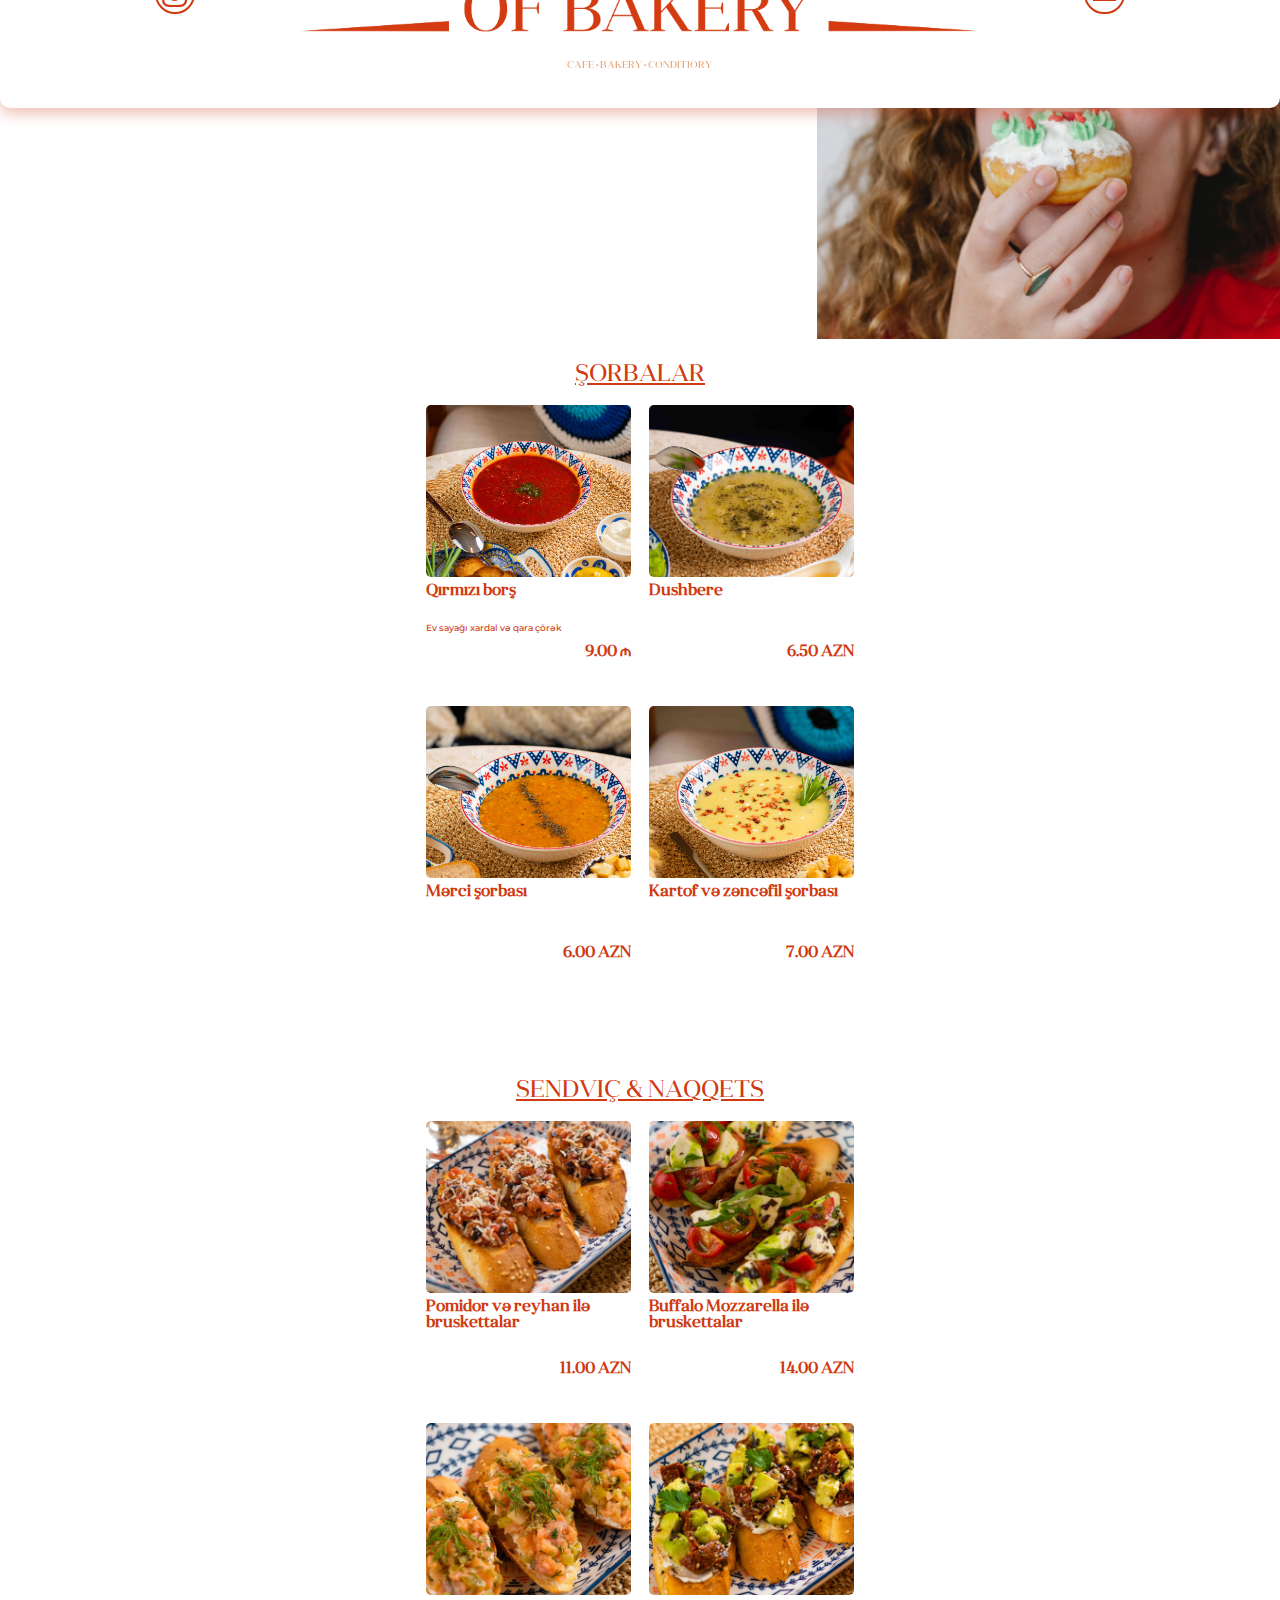
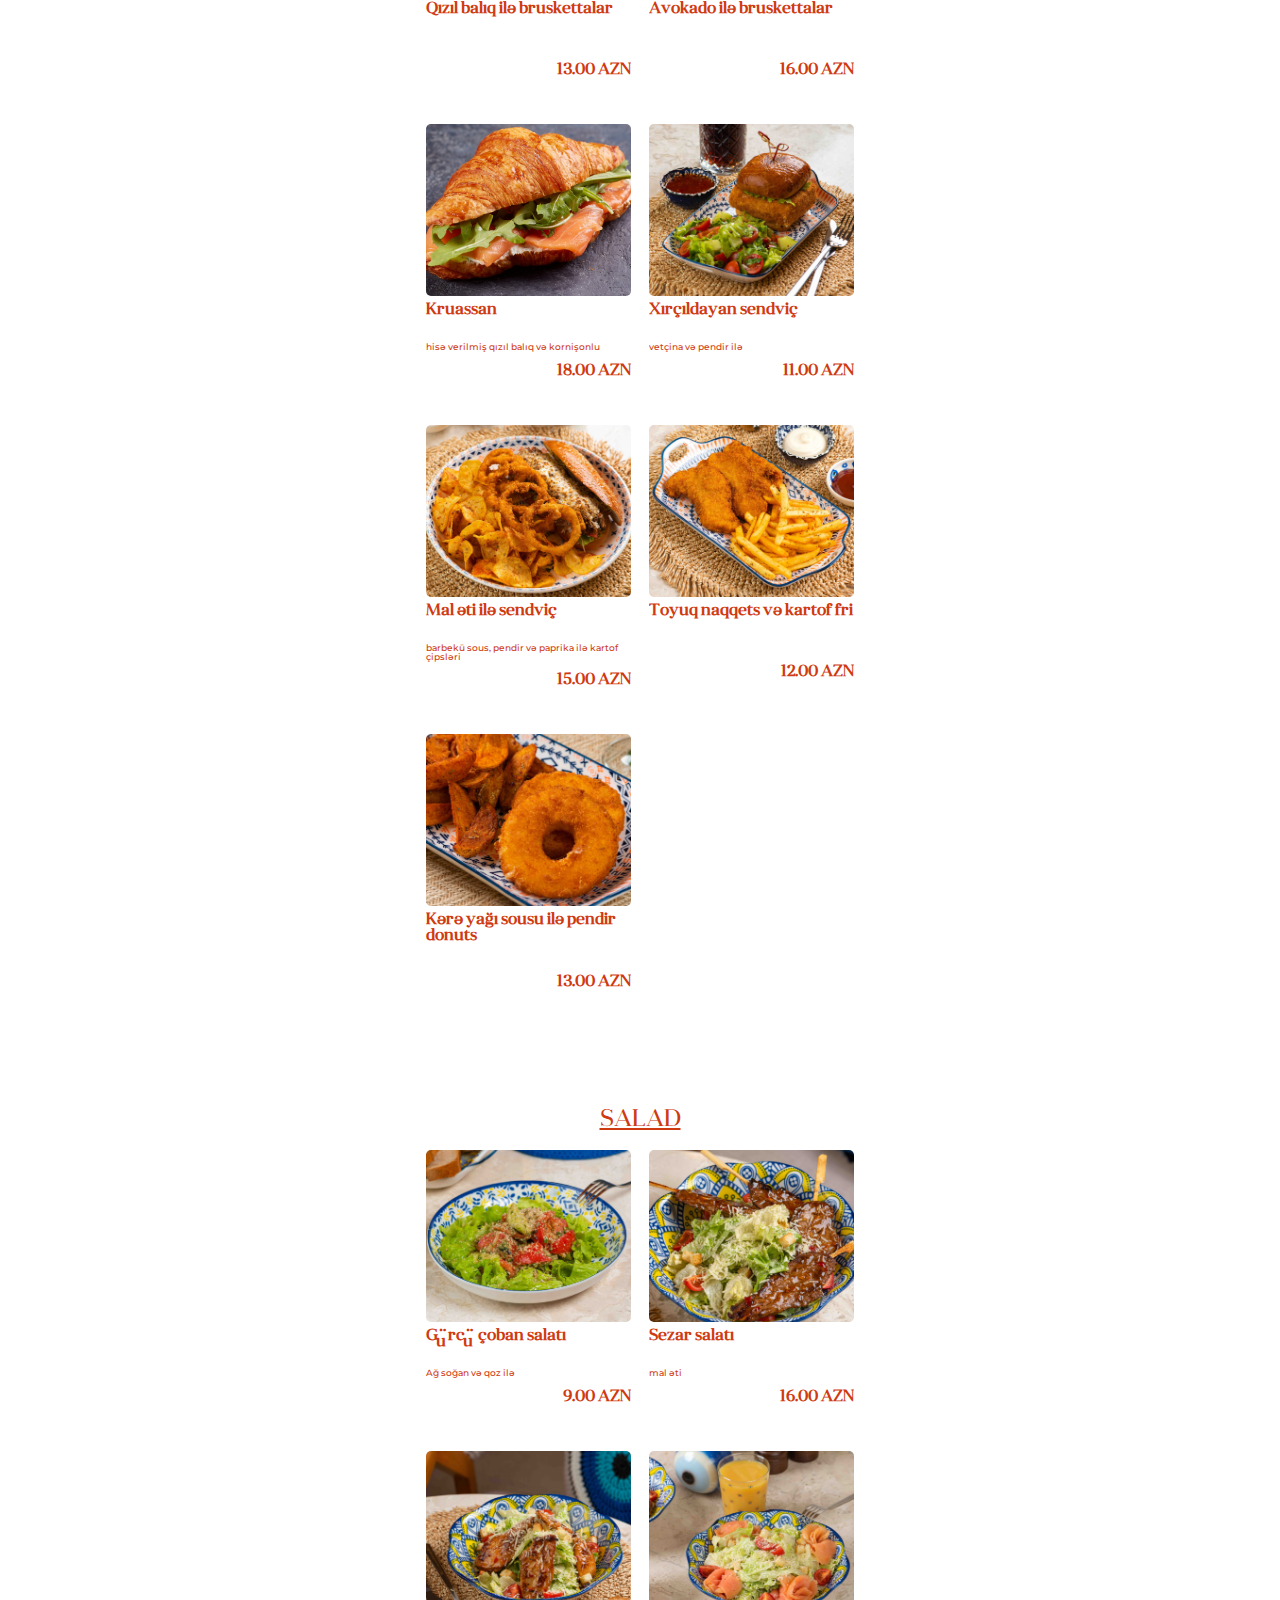
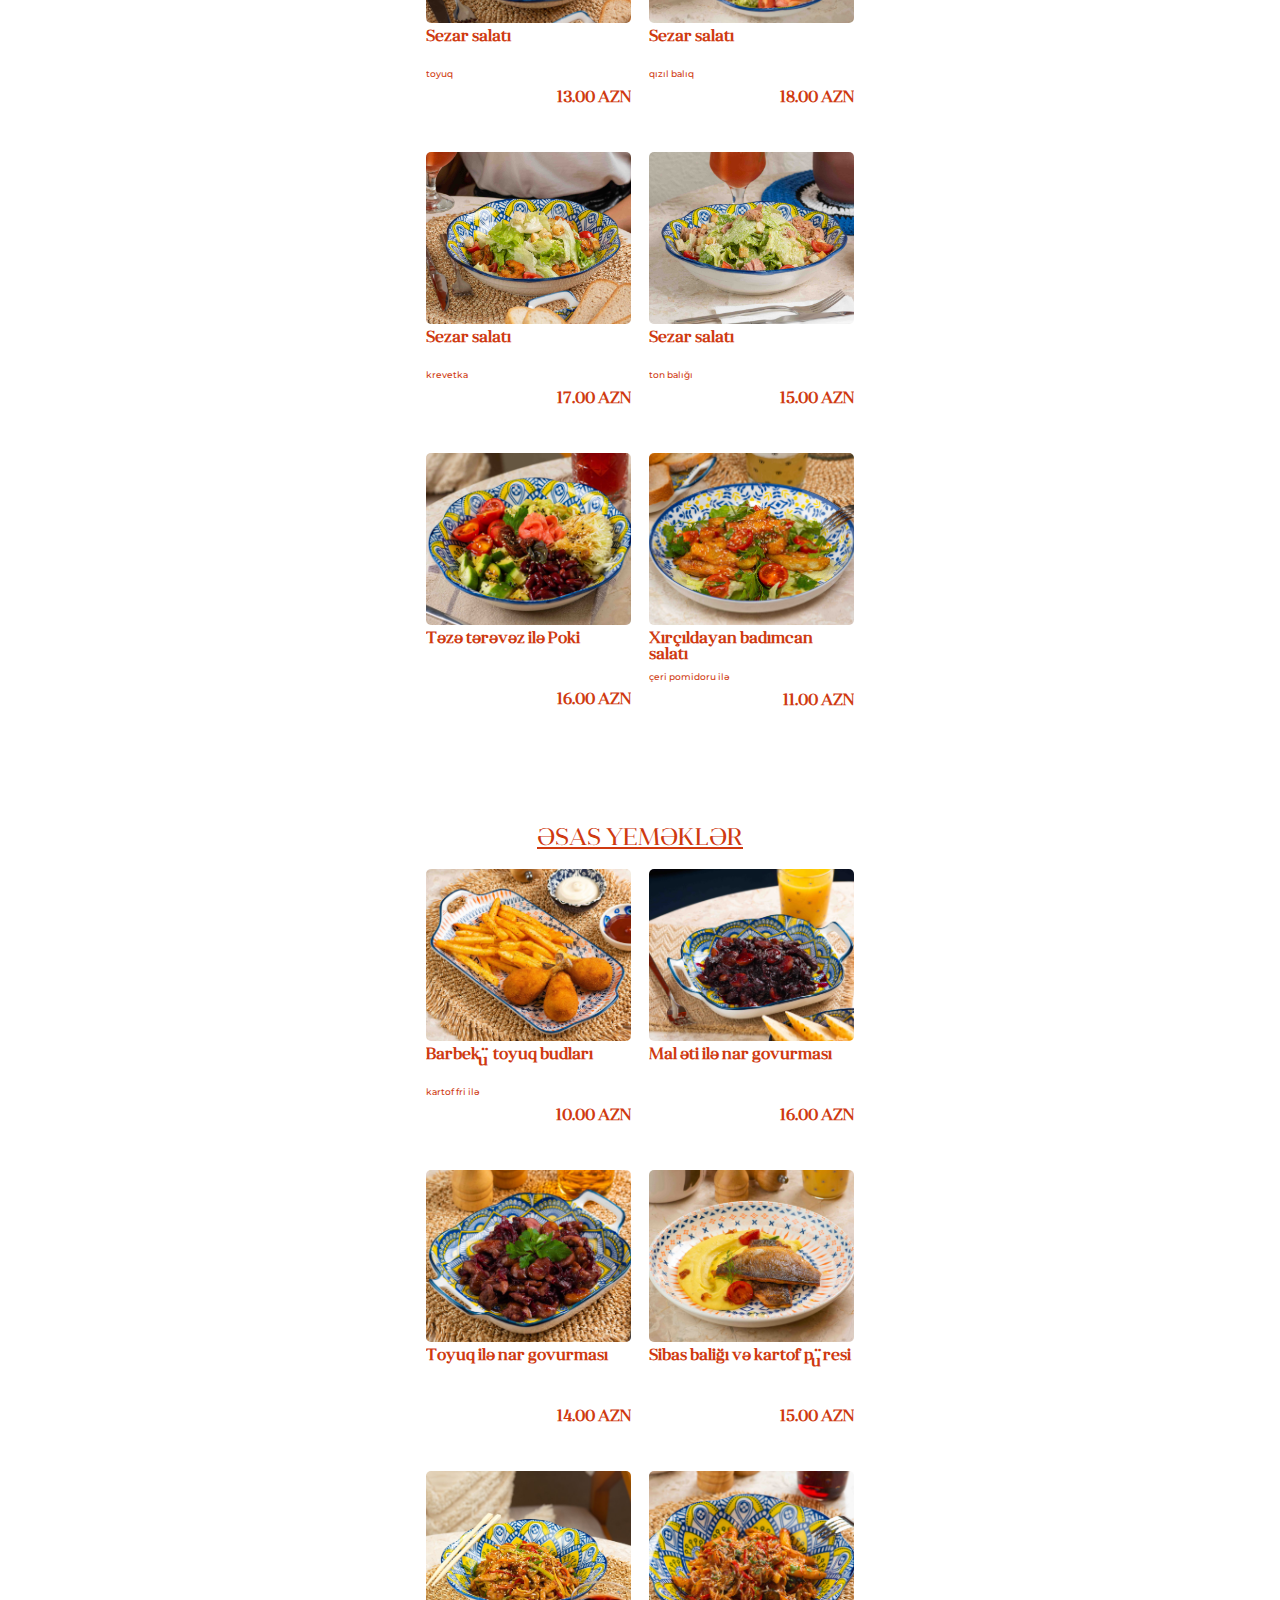
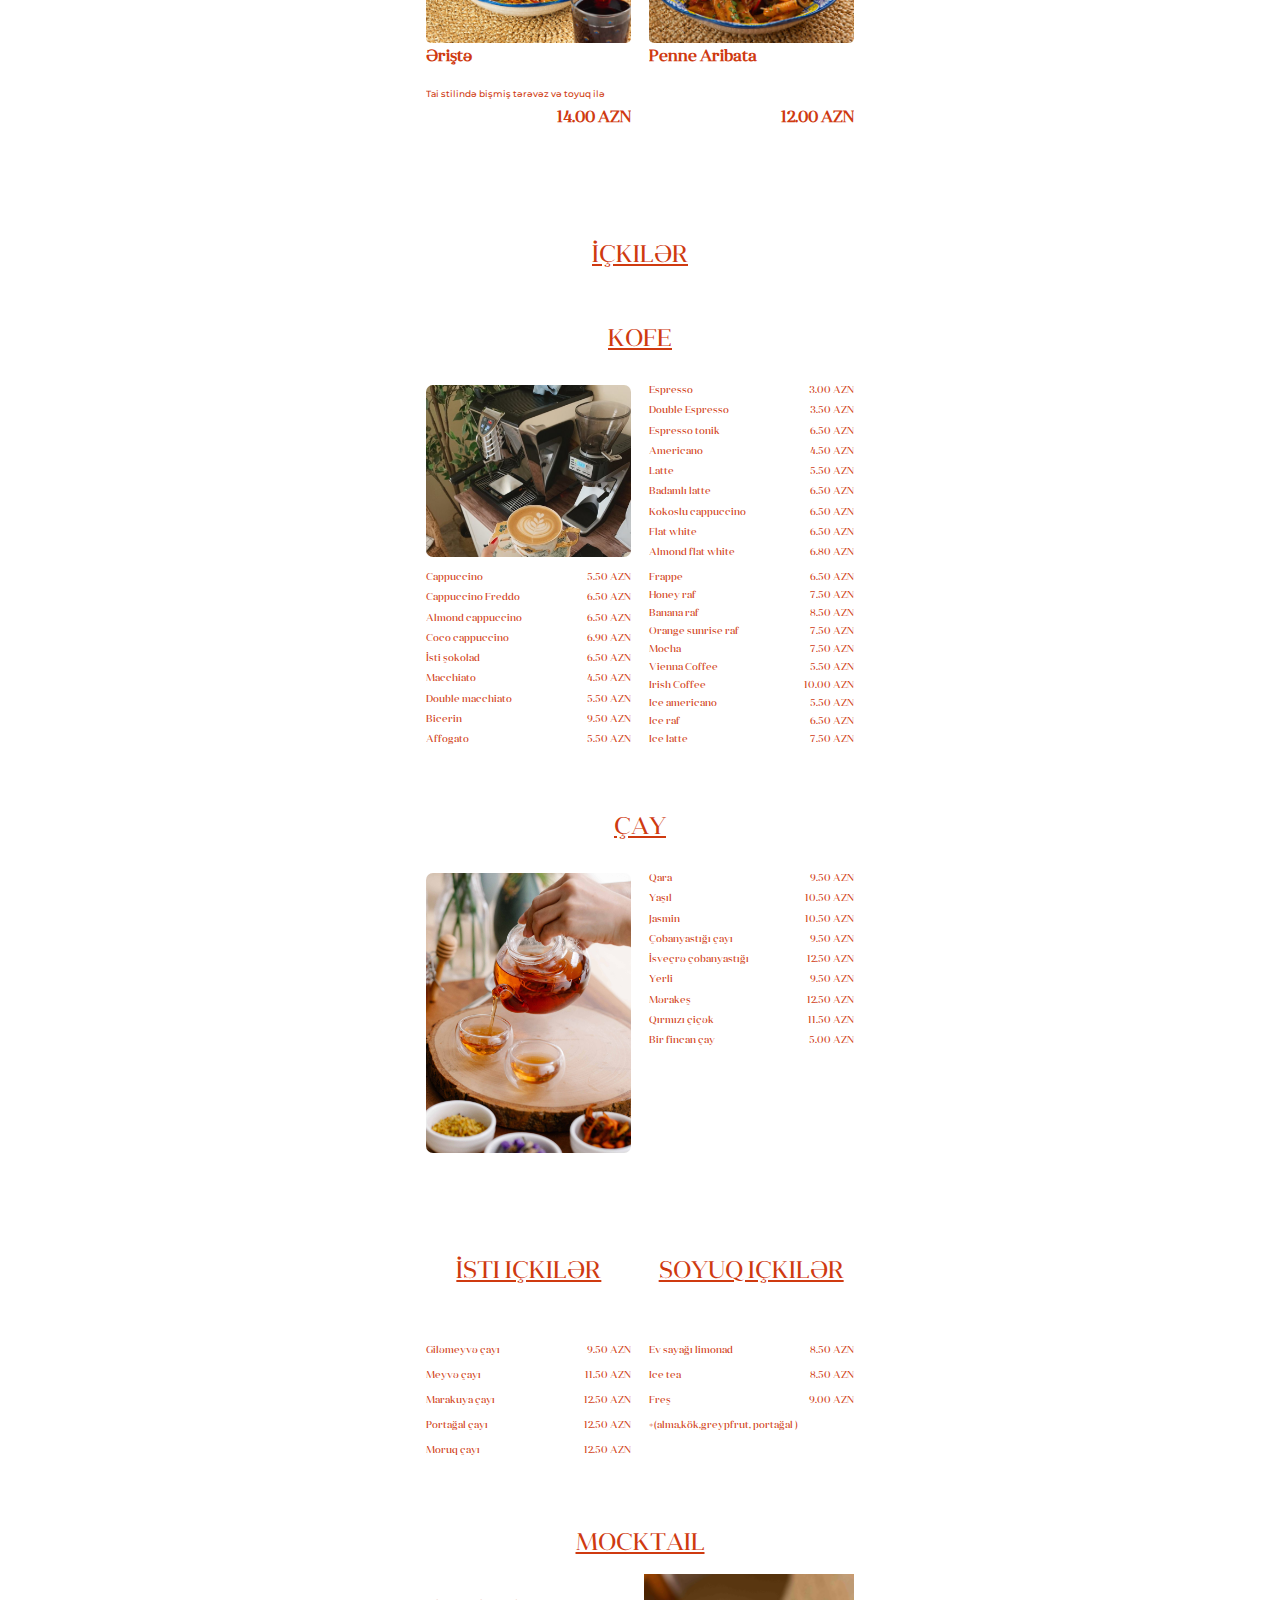
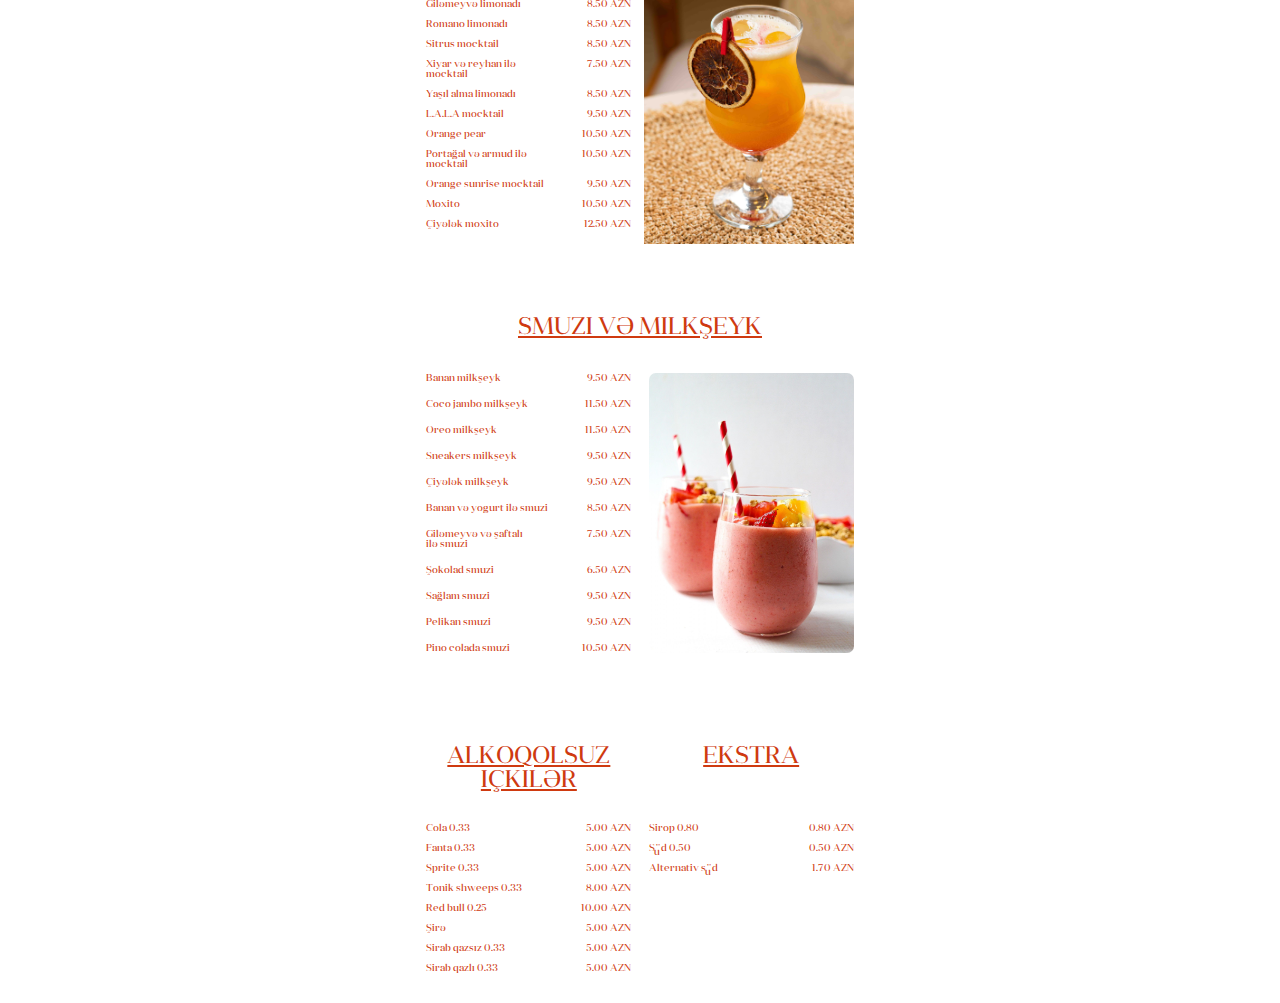
==== index.html @ 56231f62 "фввув" ====
<!DOCTYPE html>
<html lang="en">

<head>
    <meta charset="UTF-8">
    <meta http-equiv="X-UA-Compatible" content="IE=edge">
    <meta name="viewport" content="width=device-width, initial-scale=1.0">
    <title>ministry of bakery</title>

    <script src="https://ajax.googleapis.com/ajax/libs/jquery/3.6.0/jquery.min.js"></script>
    <script src="https://ajax.googleapis.com/ajax/libs/jquery/3.6.0/jquery.min.js"></script>

    <link rel="stylesheet" href="https://cdnjs.cloudflare.com/ajax/libs/font-awesome/4.7.0/css/font-awesome.min.css" />

    <!----main styles------->
    <link rel="stylesheet" href="./style/style.css">
</head>
<body>
    <div class="main_wrapper">
        <!---header navigation---->
        <div class="header__navigation scrollto">
            <nav class="navbar">
                <div class="container">
                    <div class="navbar__wrap">
                        <a href="https://www.instagram.com/ministry_of_bakery_baku/?igshid=YmMyMTA2M2Y%3D" class="logo" id="logo">
                            <i class="fa fa-instagram" aria-hidden="true"></i>
                        </a>
                        <div class="menu" id="menu">
                            <div class="menu__language__block">
                                <div class="menu__language__element">
                                    <a href="./index.html">
                                        <img src="./style/az.svg" alt="">
                                    </a>
                                </div>
                                <div class="menu__language__element">
                                    <a href="./ru.html">
                                        <img src="./style/ru.svg" alt="">
                                    </a>
                                </div>
                                <div class="menu__language__element">
                                    <a href="./en.html">
                                        <img src="./style/en.svg" alt="">
                                    </a>
                                </div>
                            </div>
                            <div class="menu__language__links">
                                <a href="#element1">Şorbalar								
                                </a>
                                <a href="#element2">Sendviç & naqqets								
                                </a>
                                <a href="#element3">Salatlar								
                                </a>
                                <a href="#element4">Əsas yeməklər								
                                </a>
                                <a href="#element5">İçkilər</a>

                            </div>
                        </div>

                        <div class="main__page__name">
                            <div class="main__page__name_name">
                                <a href="./index.html">
                                    <img src="./style/logo2.png" alt="">
                                </a>
                            </div>
                            <div class="main__page__name_subname">
                                CAFE &#x2022; BAKERY &#x2022; CONDITIORY
                            </div>

                            <div class="main__page__name_arrowleft"></div>
                            <div class="main__page__name_arrowright"></div>
                        </div>


                        <div class="hamb">
                            <div class="hamb__field" id="hamb">
                                <span class="bar"></span> <span class="bar"></span>
                                <span class="bar"></span>
                            </div>
                        </div>
                    </div>
                </div>


            </nav>
            <div class="placeholder"></div>
            <div class="popup" id="popup"></div>
        </div>
        <div class="main__content">
            <!--главная картинка---->
            <div class="main__content__image">
                <img src="./style/main.png" alt="">
            </div>

            <!---блок с продукцией---->
            <div class="main__content__product_container">
                <!----Soup--->
                <section id="" class="product__name">
                    <p>Şorbalar</p>
                    <div id="element1" class="element__yakor"></div>
                </section>
                <!----продукты категорий----->
                <div class="product__elements__wrapper">
                    <!----продукт основной Borsh----->
                    <div class="product__element">
                        <div class="product__element__image product__element__image_1">
                        </div>

                        <div class="product__element__name">
                            <p>Qırmızı borş 				
                            </p>
                        </div>
                        <div class="product__element__desc">
                            <p>Ev sayağı xardal və qara çörək</p>
                        </div>
                        <div class="product__element__price">
                            <p>9.00 ₼</p>
                        </div>
                    </div>

                    <!----продукт основной Dushbere----->
                    <div class="product__element">
                        <div class="product__element__image product__element__image_2">

                        </div>

                        <div class="product__element__name">
                            <p>Dushbere</p>
                        </div>
                        <div class="product__element__desc">
                            <p> </p>
                        </div>
                        <div class="product__element__price">
                            <p>6.50 AZN</p>
                        </div>
                    </div>

                    <!----продукт основной REd lentil----->
                    <div class="product__element">
                        <div class="product__element__image product__element__image_3">

                        </div>

                        <div class="product__element__name">
                            <p>Mərci şorbası				

                            </p>
                        </div>
                        <div class="product__element__desc">
                            <p></p>
                        </div>
                        <div class="product__element__price">
                            <p>6.00 AZN</p>
                        </div>
                    </div>

                    <!----продукт основной Potato ginger soup----->
                    <div class="product__element">
                        <div class="product__element__image product__element__image_4">

                        </div>

                        <div class="product__element__name">
                            <p>Kartof və zəncəfil şorbası				
                            </p>
                        </div>
                        <div class="product__element__desc">
                            <p></p>
                        </div>
                        <div class="product__element__price">
                            <p>7.00 AZN</p>
                        </div>
                    </div>

                </div>
                <!---Sandwich & nuggets--->
                <section id="" class="product__name">
                    <p>Sendviç & naqqets								
                    </p>
                    <div id="element2" class="element__yakor"></div>
                </section>
                <!----продукты категорий----->
                <div class="product__elements__wrapper">
                    <!----продукт основной Bruschetta tomato & basil----->
                    <div class="product__element">
                        <div class="product__element__image product__element__image_5">

                        </div>

                        <div class="product__element__name">
                            <p>Pomidor və reyhan ilə bruskettalar				
                            </p>
                        </div>
                        <div class="product__element__desc">
                            <p></p>
                        </div>
                        <div class="product__element__price">
                            <p>11.00 AZN</p>
                        </div>
                    </div>

                    <!----продукт основной Bruschetta mozzarella buffalo----->
                    <div class="product__element">
                        <div class="product__element__image product__element__image_6">

                        </div>

                        <div class="product__element__name">
                            <p>Buffalo Mozzarella ilə bruskettalar				
                            </p>
                        </div>
                        <div class="product__element__desc">
                            <p></p>
                        </div>
                        <div class="product__element__price">
                            <p>14.00 AZN</p>
                        </div>
                    </div>

                    <!----продукт основной Bruschetta salmon----->
                    <div class="product__element">
                        <div class="product__element__image product__element__image_7">

                        </div>

                        <div class="product__element__name">
                            <p>Qızıl balıq ilə bruskettalar				
                            </p>
                        </div>
                        <div class="product__element__desc">
                            <p></p>
                        </div>
                        <div class="product__element__price">
                            <p>13.00 AZN</p>
                        </div>
                    </div>

                    <!----продукт основной Bruschetta avocado----->
                    <div class="product__element">
                        <div class="product__element__image product__element__image_8">

                        </div>

                        <div class="product__element__name">
                            <p>Avokado ilə bruskettalar				

                            </p>
                        </div>
                        <div class="product__element__desc">
                            <p></p>
                        </div>
                        <div class="product__element__price">
                            <p>16.00 AZN</p>
                        </div>
                    </div>
                    <!--!--продукт основной Croissant----->
                    <div class="product__element">
                        <div class="product__element__image product__element__image_9">

                        </div>

                        <div class="product__element__name">
                            <p>Kruassan 				

                            </p>
                        </div>
                        <div class="product__element__desc">
                            <p>hisə verilmiş qızıl balıq və kornişonlu</p>
                        </div>
                        <div class="product__element__price">
                            <p>18.00 AZN</p>
                        </div>
                    </div>
                    <!----продукт основной Ham & cheese sandwich crispy----->
                    <div class="product__element">
                        <div class="product__element__image product__element__image_10">

                        </div>

                        <div class="product__element__name">
                            <p>Xırçıldayan sendviç 			

                            </p>
                        </div>
                        <div class="product__element__desc">
                            <p>
                                vetçina və pendir ilə
                            </p>
                        </div>
                        <div class="product__element__price">
                            <p>11.00 AZN</p>
                        </div>
                    </div>
                    <!----продукт основной   Beef sandwich----->
                    <div class="product__element">
                        <div class="product__element__image product__element__image_11">

                        </div>

                        <div class="product__element__name">
                            <p>Mal əti ilə sendviç 			

                            </p>
                        </div>
                        <div class="product__element__desc">
                            <p>
                                barbekü sous, pendir və paprika ilə kartof çipsləri
                            </p>
                        </div>
                        <div class="product__element__price">
                            <p>15.00 AZN</p>
                        </div>
                    </div>
                    <!----продукт основной Chicken nuggets & french fries----->
                    <div class="product__element">
                        <div class="product__element__image product__element__image_12">

                        </div>

                        <div class="product__element__name">
                            <p>Toyuq naqqets və kartof fri				
                            </p>
                        </div>
                        <div class="product__element__desc">
                            <p></p>
                        </div>
                        <div class="product__element__price">
                            <p>12.00 AZN</p>
                        </div>






                    </div>
                    <!----продукт основной   Cheese donuts----->
                    <div class="product__element">
                        <div class="product__element__image product__element__image_13">

                        </div>

                        <div class="product__element__name">
                            <p>Kərə yağı sousu ilə pendir donuts				

                            </p>
                        </div>
                        <div class="product__element__desc">
                            <p></p>
                        </div>
                        <div class="product__element__price">
                            <p>13.00 AZN</p>
                        </div>



                    </div>
                </div>

                <!-----Salad-->
                <section id="" class="product__name">
                    <p>Salad</p>
                    <div id="element3" class="element__yakor"></div>
                </section>
                <!----продукты категорий----->
                <div class="product__elements__wrapper">
                    <!----продукт основной Georgian choban----->
                    <div class="product__element">
                        <div class="product__element__image product__element__image_14">

                        </div>

                        <div class="product__element__name">
                            <p>Gürcü çoban salatı 				
                            </p>
                        </div>
                        <div class="product__element__desc">
                            <p>Ağ soğan və qoz ilə
                            </p>
                        </div>
                        <div class="product__element__price">
                            <p>9.00 AZN</p>
                        </div>
                    </div>

                    <!----продукт основной Caesar salad Beef----->
                    <div class="product__element">
                        <div class="product__element__image product__element__image_15">

                        </div>

                        <div class="product__element__name">
                            <p>Sezar salatı			
                            </p>
                        </div>
                        <div class="product__element__desc">
                            <p>mal əti</p>
                        </div>
                        <div class="product__element__price">
                            <p>16.00 AZN</p>
                        </div>
                    </div>

                    <!----продукт основной Caesar salad Chicken 16----->
                    <div class="product__element">
                        <div class="product__element__image product__element__image_16">

                        </div>

                        <div class="product__element__name">
                            <p>Sezar salatı		</p>
                        </div>
                        <div class="product__element__desc">
                            <p>toyuq				
                            </p>
                        </div>
                        <div class="product__element__price">
                            <p>13.00 AZN</p>
                        </div>
                    </div>

                    <!----продукт основной Caesar salad Salmon 17----->
                    <div class="product__element">
                        <div class="product__element__image product__element__image_17">

                        </div>

                        <div class="product__element__name">
                            <p>Sezar salatı</p>
                        </div>
                        <div class="product__element__desc">
                            <p>qızıl balıq				
                            </p>
                        </div>
                        <div class="product__element__price">
                            <p>18.00 AZN</p>
                        </div>
                    </div>
                    <!----продукт основной Caesar salad Tiger 18----->
                    <div class="product__element">
                        <div class="product__element__image product__element__image_18">

                        </div>

                        <div class="product__element__name">
                            <p>Sezar salatı</p>
                        </div>
                        <div class="product__element__desc">
                            <p>krevetka				
                            </p>
                        </div>
                        <div class="product__element__price">
                            <p>17.00 AZN</p>
                        </div>
                    </div>
                    <!----продукт основной Caesar salad Tuna 19----->
                    <div class="product__element">
                        <div class="product__element__image product__element__image_19">

                        </div>

                        <div class="product__element__name">
                            <p>Sezar salatı</p>
                        </div>
                        <div class="product__element__desc">
                            <p>ton balığı				
                            </p>
                        </div>
                        <div class="product__element__price">
                            <p>15.00 AZN</p>
                        </div>
                    </div>
                    <!----продукт основной Poki with fresh vegetables 20----->
                    <div class="product__element">
                        <div class="product__element__image product__element__image_20">

                        </div>

                        <div class="product__element__name">
                            <p>Təzə tərəvəz ilə Poki				
                            </p>
                        </div>
                        <div class="product__element__desc">
                            <p></p>
                        </div>
                        <div class="product__element__price">
                            <p>16.00 AZN</p>
                        </div>
                    </div>
                    <!----продукт основной Crispy aubergine 21----->
                    <div class="product__element">
                        <div class="product__element__image product__element__image_21">

                        </div>

                        <div class="product__element__name">
                            <p>Xırçıldayan badımcan salatı			
                            </p>
                        </div>
                        <div class="product__element__desc">
                            <p>çeri pomidoru ilə </p>
                        </div>
                        <div class="product__element__price">
                            <p>11.00 AZN</p>
                        </div>
                    </div>


                </div>
                <!----Main course---->
                <section id="" class="product__name">
                    <p>Əsas yeməklər								
                    </p>
                    <div id="element4" class="element__yakor"></div>
                </section>
                <!----продукты категорий----->
                <div class="product__elements__wrapper">
                    <!----продукт основной BBQ chicken leg 22----->
                    <div class="product__element">
                        <div class="product__element__image product__element__image_22">

                        </div>

                        <div class="product__element__name">
                            <p>Barbekü toyuq budları 				
                            </p>
                        </div>
                        <div class="product__element__desc">
                            <p>kartof fri ilə
                            </p>
                        </div>
                        <div class="product__element__price">
                            <p>10.00 AZN</p>
                        </div>
                    </div>

                    <!----продукт основной- Beef nar govurma 23---->
                    <div class="product__element">
                        <div class="product__element__image product__element__image_23">

                        </div>

                        <div class="product__element__name">
                            <p>Mal əti ilə nar govurması				
                            </p>
                        </div>
                        <div class="product__element__desc">
                            <p></p>
                        </div>
                        <div class="product__element__price">
                            <p>16.00 AZN</p>
                        </div>
                    </div>

                    <!----продукт основной Chicken nar govurma 24----->
                    <div class="product__element">
                        <div class="product__element__image product__element__image_24">

                        </div>

                        <div class="product__element__name">
                            <p>Toyuq ilə nar govurması				
                            </p>
                        </div>
                        <div class="product__element__desc">
                            <p></p>
                        </div>
                        <div class="product__element__price">
                            <p>14.00 AZN</p>
                        </div>
                    </div>

                    <!----продукт основной Seabass with mashed potato 25----->
                    <div class="product__element">
                        <div class="product__element__image product__element__image_25">

                        </div>

                        <div class="product__element__name">
                            <p>Sibas baliğı və kartof püresi 				
                            </p>
                        </div>
                        <div class="product__element__desc">
                            <p></p>
                        </div>
                        <div class="product__element__price">
                            <p>15.00 AZN</p>
                        </div>
                    </div>


                    <!----продукт основной Thai chicken with noodles 26----->
                    <div class="product__element">
                        <div class="product__element__image product__element__image_26">

                        </div>

                        <div class="product__element__name">
                            <p>
                                Əriştə	 	
                            </p>
                        </div>
                        <div class="product__element__desc">
                            <p>Tai stilində bişmiş tərəvəz və toyuq ilə</p>
                        </div>
                        <div class="product__element__price">
                            <p>14.00 AZN</p>
                        </div>
                    </div>


                    <!----продукт основной- Thai vegetables with chicken 27---->
                    <div class="product__element">
                        <div class="product__element__image product__element__image_27">

                        </div>

                        <div class="product__element__name">
                            <p>
                                Penne Aribata
                            </p>
                        </div>
                        <div class="product__element__desc">
                            <p></p>
                        </div>
                        <div class="product__element__price">
                            <p>12.00 AZN</p>
                        </div>
                    </div>



                </div>
                <!----Drinks---->
                <section id="" class="product__name">
                    <p>İçkilər</p>
                    <div id="element5" class="element__yakor"></div>
                </section>
                <!----Coffee---->
                <section id="" class="product__name">
                    <p>Kofe</p>
                    <div id="" class="element__yakor"></div>
                </section>
                <!----продукты категорий 2----->
                <div class="product__elements__wrapper">
                    <div class="product__element__coffee product__element__coffee_img product__element__coffee_img3">

                    </div>

                    <div class="product__element__coffee">
                        <div class="product__element__coffee__desc">
                            <p>Espresso 				
                            </p>

                            <p>3.00 AZN</p>
                        </div>
                        <div class="product__element__coffee__desc">
                            <p> Double Espresso </p>

                            <p>3.50 AZN</p>
                        </div>
                        <div class="product__element__coffee__desc">
                            <p>Espresso tonik </p>

                            <p> 6.50 AZN</p>
                        </div>
                        <div class="product__element__coffee__desc">
                            <p> Americano</p>

                            <p>4.50 AZN</p>
                        </div>
                        <div class="product__element__coffee__desc">
                            <p>Latte</p>

                            <p>5.50 AZN</p>
                        </div>
                        <div class="product__element__coffee__desc">
                            <p> Badamlı latte     				
                            </p>

                            <p>6.50 AZN</p>
                        </div>
                        <div class="product__element__coffee__desc">
                            <p>Kokoslu cappuccino    				
                            </p>

                            <p> 6.50 AZN</p>
                        </div>
                        <div class="product__element__coffee__desc">
                            <p>Flat white </p>

                            <p> 6.50 AZN</p>
                        </div>
                        <div class="product__element__coffee__desc">
                            <p> Almond flat white </p>

                            <p> 6.80 AZN</p>
                        </div>
                    </div>

                    <div class="product__element__coffee">
                        <div class="product__element__coffee__desc">
                            <p>Cappuccino </p>

                            <p>5.50 AZN</p>
                        </div>
                        <div class="product__element__coffee__desc">
                            <p>Cappuccino Freddo </p>

                            <p>6.50 AZN</p>
                        </div>
                        <div class="product__element__coffee__desc">
                            <p>Almond cappuccino </p>

                            <p> 6.50 AZN</p>
                        </div>
                        <div class="product__element__coffee__desc">
                            <p> Coco cappuccino </p>

                            <p>6.90 AZN</p>
                        </div>
                        <div class="product__element__coffee__desc">
                            <p>İsti şokolad				
                            </p>

                            <p>6.50 AZN</p>
                        </div>
                        <div class="product__element__coffee__desc">
                            <p>Macchiato </p>

                            <p> 4.50 AZN</p>
                        </div>
                        <div class="product__element__coffee__desc">
                            <p>Double macchiato </p>

                            <p> 5.50 AZN</p>
                        </div>
                        <div class="product__element__coffee__desc">
                            <p>Bicerin </p>

                            <p> 9.50 AZN</p>
                        </div>
                        <div class="product__element__coffee__desc">
                            <p> Affogato </p>

                            <p> 5.50 AZN</p>
                        </div>
                    </div>
                    <div class="product__element__coffee">
                        <div class="product__element__coffee__desc">
                            <p> Frappe </p>

                            <p>6.50 AZN</p>
                        </div>
                        <div class="product__element__coffee__desc">
                            <p>Honey raf </p>

                            <p>7.50 AZN</p>
                        </div>
                        <div class="product__element__coffee__desc">
                            <p>
                                Banana raf </p>

                            <p>8.50 AZN</p>
                        </div>
                        <div class="product__element__coffee__desc">
                            <p>Orange sunrise raf </p>

                            <p>7.50 AZN</p>
                        </div>
                        <div class="product__element__coffee__desc">
                            <p>Mocha </p>

                            <p>7.50 AZN</p>
                        </div>
                        <div class="product__element__coffee__desc">
                            <p>Vienna Coffee </p>

                            <p>5.50 AZN</p>
                        </div>
                        <div class="product__element__coffee__desc">
                            <p>Irish Coffee</p>

                            <p>10.00 AZN </p>
                        </div>
                        <div class="product__element__coffee__desc">
                            <p>Ice americano </p>

                            <p>5.50 AZN </p>
                        </div>
                        <div class="product__element__coffee__desc">
                            <p>
                                Ice raf </p>

                            <p>6.50 AZN</p>
                        </div>
                        <div class="product__element__coffee__desc">
                            <p>Ice latte </p>

                            <p>7.50 AZN</p>
                        </div>
                    </div>
                </div>

                <!------Tee-------->
                <section id="" class="product__name">
                    <p>Çay								
                    </p>
                    <div id="" class="element__yakor"></div>
                </section>
                <!----продукты категорий 2----->
                <div class="product__elements__wrapper">
                    <div class="product__element__coffee product__element__coffee_img product__element__coffee_img4">

                    </div>

                    <div class="product__element__coffee">
                        <div class="product__element__coffee__desc">
                            <p>Qara				
                            </p>

                            <p>9.50 AZN</p>
                        </div>
                        <div class="product__element__coffee__desc">
                            <p>Yaşıl				
                            </p>

                            <p>10.50 AZN</p>
                        </div>
                        <div class="product__element__coffee__desc">
                            <p>Jasmin				
                            </p>

                            <p>10.50 AZN</p>
                        </div>
                        <div class="product__element__coffee__desc">
                            <p>Çobanyastığı çayı			
                                </p>

                            <p>9.50 AZN</p>
                        </div>
                        <div class="product__element__coffee__desc">
                            <p>İsveçrə çobanyastığı				
                            </p>

                            <p>12.50 AZN</p>
                        </div>
                        <div class="product__element__coffee__desc">
                            <p>Yerli				
                            </p>

                            <p>9.50 AZN</p>
                        </div>
                        <div class="product__element__coffee__desc">
                            <p>Mərakeş				
                            </p>

                            <p>12.50 AZN</p>
                        </div>
                        <div class="product__element__coffee__desc">
                            <p>Qırmızı çiçək				
                            </p>

                            <p>11.50 AZN</p>
                        </div>
                        <div class="product__element__coffee__desc">
                            <p>Bir fincan çay 				
                            </p>

                            <p>5.00 AZN</p>
                        </div>
                    </div>
                </div>


                <!----Hot drinks Ice drinks---->
                <section id="" class="product__name">
                    <div id="" class="element__yakor"></div>
                </section>
                <!----продукты категорий 2----->
                <div class="product__elements__wrapper">
                    <div class="product__elelement__drinks">
                        <div class="product__elelement__drinks__name">
                            İsti içkilər								

                        </div>

                        <div class="product__elelement__drinks__desc">
                            <p> Giləmeyvə çayı				
                            </p>

                            <p>9.50 AZN</p>
                        </div>
                        <div class="product__elelement__drinks__desc">
                            <p>Meyvə çayı				
                            </p>

                            <p>11.50 AZN</p>
                        </div>
                        <div class="product__elelement__drinks__desc">
                            <p>Marakuya çayı				
                            </p>

                            <p>12.50 AZN</p>
                        </div>
                        <div class="product__elelement__drinks__desc">
                            <p>Portağal çayı				
                            </p>

                            <p>12.50 AZN</p>
                        </div>
                        <div class="product__elelement__drinks__desc">
                            <p>Moruq çayı				
                            </p>

                            <p>12.50 AZN</p>
                        </div>
                    </div>



                    <div class="product__elelement__drinks">
                        <div class="product__elelement__drinks__name">
                            Soyuq içkilər								

                        </div>
                        <div class="product__elelement__drinks__desc">
                            <p>Ev sayağı limonad				
                            </p>
                            <p>8.50 AZN</p>
                        </div>
                        <div class="product__elelement__drinks__desc">
                            <p>Ice tea    				
                            </p>
                            <p>8.50 AZN</p>
                        </div>
                        <div class="product__elelement__drinks__desc">
                            <p>Freş				
                            </p>
                            <p>9.00 AZN</p>
                        </div>
                        <div class="product__elelement__drinks__desc">
                            <p>
                                +(alma,kök,greypfrut, portağal )			
                            </p>

                        </div>
                    </div>




                </div>

                <!----Mocktail---->
                <section id="" class="product__name">
                    <p>Mocktail								
                    </p>
                    <div id="" class="element__yakor"></div>
                </section>
                <!----продукты категорий 2----->
                <div class="product__elements__wrapper">
                    <div class="product__element__coffee product__element__coffee2">
                        <div class="product__elelement__drinks__desc">
                            <p>Giləmeyvə limonadı				
                            </p>

                            <p>8.50 AZN</p>
                        </div>
                        <div class="product__elelement__drinks__desc">
                            <p>Romano limonadı				
			
                            </p>

                            <p>8.50 AZN</p>
                        </div>
                        <div class="product__elelement__drinks__desc">
                            <p>Sitrus mocktail				
                            </p>

                            <p>8.50 AZN</p>
                        </div>
                        <div class="product__elelement__drinks__desc">
                            <p>Xiyar və reyhan ilə <br> mocktail  				
                            </p>

                            <p>7.50 AZN</p>
                        </div>
                        <div class="product__elelement__drinks__desc">
                            <p>Yaşıl alma limonadı    				
                            </p>

                            <p>8.50 AZN</p>
                        </div>
                        <div class="product__elelement__drinks__desc">
                            <p> L.A.L.A mocktail 				
                            </p>

                            <p> 9.50 AZN</p>
                        </div>
                        <div class="product__elelement__drinks__desc">
                            <p>Orange pear</p>

                            <p>10.50 AZN</p>
                        </div>
                        <div class="product__elelement__drinks__desc">
                            <p> Portağal və armud ilə <br> mocktail   				
                            </p>

                            <p>10.50 AZN</p>
                        </div>
                        <div class="product__elelement__drinks__desc">
                            <p>Orange sunrise mocktail				
                            </p>

                            <p>9.50 AZN</p>
                        </div>
                        <div class="product__elelement__drinks__desc">
                            <p> Moxito 				
                            </p>

                            <p> 10.50 AZN</p>
                        </div>
                        <div class="product__elelement__drinks__desc">
                            <p> Çiyələk moxito    				
                            </p>

                            <p>12.50 AZN</p>
                        </div>
                    </div>

                    <div class="product__element__moktail moktail">

                    </div>

                </div>
                <!----Smoothie and milkshake---->
                <section id="" class="product__name">
                    <p>Smuzi və milkşeyk								
                    </p>
                    <div id="" class="element__yakor"></div>
                </section>


                <!----продукты категорий 2----->
                <div class="product__elements__wrapper">
                    <div class=" product__element__coffee product__element__coffee3 ">
                        <div class="product__element__coffee__desc">
                            <p>Banan milkşeyk				
                            </p>

                            <p>9.50 AZN</p>
                        </div>
                        <div class="product__element__coffee__desc">
                            <p>Coco jambo milkşeyk				
                            </p>

                            <p>11.50 AZN</p>
                        </div>
                        <div class="product__element__coffee__desc">
                            <p>Oreo milkşeyk				
                            </p>

                            <p>11.50 AZN</p>
                        </div>
                        <div class="product__element__coffee__desc">
                            <p>Sneakers milkşeyk				
                            </p>

                            <p>9.50 AZN</p>
                        </div>
                        <div class="product__element__coffee__desc">
                            <p>Çiyələk milkşeyk				
                            </p>

                            <p>9.50 AZN</p>
                        </div>
                        <div class="product__element__coffee__desc">
                            <p>Banan və yogurt ilə smuzi     				
                            </p>

                            <p>8.50 AZN</p>
                        </div>
                        <div class="product__element__coffee__desc">
                            <p>Giləmeyvə və şaftalı <br> ilə smuzi   
                                			
                                </p>

                            <p>7.50 AZN</p>
                        </div>
                        <div class="product__element__coffee__desc">
                            <p>Şokolad smuzi   				
                            </p>

                            <p>6.50 AZN</p>
                        </div>
                        <div class="product__element__coffee__desc">
                            <p>Sağlam smuzi   				
                            </p>

                            <p>9.50 AZN</p>
                        </div>
                        <div class="product__element__coffee__desc">
                            <p>Pelikan smuzi   				
                            </p>

                            <p>9.50 AZN</p>
                        </div>
                        <div class="product__element__coffee__desc">
                            <p>Pino colada smuzi   				
                            </p>

                            <p>10.50 AZN</p>
                        </div>
                    </div>
                    <div class="product__element__coffee product__element__coffee_img product__element__coffee_img4 product__element__coffee_img5">

                    </div>
                </div>


                <!----Soft drinks / Extra---->
                <section id="" class="product__name">
                    <div id="" class="element__yakor"></div>
                </section>
                <!----продукты категорий 2----->
                <div class="product__elements__wrapper">

                    <div class="product__elements__additional">
                        <div class="product__elements__additional__name">
                            Alkoqolsuz içkilər								
                        </div>

                        <div class="product__elements__additional__desc">
                            <p> Cola 0.33 </p>

                            <p>5.00 AZN</p>
                        </div>
                        <div class="product__elements__additional__desc">
                            <p>Fanta 0.33 </p>

                            <p> 5.00 AZN</p>
                        </div>
                        <div class="product__elements__additional__desc">
                            <p>Sprite 0.33 </p>

                            <p>5.00 AZN</p>
                        </div>
                        <div class="product__elements__additional__desc">
                            <p>Tonik shweeps 0.33 </p>

                            <p> 8.00 AZN</p>
                        </div>
                        <div class="product__elements__additional__desc">
                            <p>Red bull 0.25 </p>

                            <p> 10.00 AZN</p>
                        </div>
                        <div class="product__elements__additional__desc">
                            <p>Şirə				
                            </p>

                            <p> 5.00 AZN</p>
                        </div>
                        <div class="product__elements__additional__desc">
                            <p>Sirab qazsız 0.33        				
                            </p>

                            <p> 5.00 AZN</p>
                        </div>
                        <div class="product__elements__additional__desc">
                            <p>Sirab qazlı 0.33         				
                            </p>

                            <p> 5.00 AZN</p>
                        </div>
                    </div>


                    <div class="product__elements__additional">
                        <div class="product__elements__additional__name">
                            Ekstra								

                        </div>
                        <div class="product__elements__additional__desc">
                            <p>Sirop				
                                0.80</p>

                            <p>0.80 AZN</p>
                        </div>
                        <div class="product__elements__additional__desc">
                            <p>Süd				
                                0.50</p>

                            <p>0.50 AZN</p>
                        </div>
                        <div class="product__elements__additional__desc">
                            <p>Alternativ süd				
                                </p>


                            <p>1.70 AZN</p>
                        </div>




                    </div>

                </div>

                <script src="./js/script.js"></script>
</body>

</html>
---- style/style.css ----
@import url("https://fonts.googleapis.com/css2?family=Montserrat:wght@100;200;300;400&display=swap");
@import url("https://fonts.googleapis.com/css2?family=Allison&family=Montserrat:wght@100;200;300;400&display=swap");

@font-face {
  font-family: "Angelica Pro Display";
  src: url("../Anglecia-Pro-Display.otf") format("opentype");
}

* {
  padding: 0;
  margin: 0;
  border: 0;
}

*,
*:before,
*:after {
  -moz-box-sizing: border-box;
  -webkit-box-sizing: border-box;
  box-sizing: border-box;
}

:focus,
:active {
  outline: none;
}

a:focus,
a:active {
  outline: none;
}

nav,
footer,
header,
aside {
  display: block;
}

html,
body {
  height: 100%;
  width: 100%;
  font-size: 100%;
  line-height: 1;
  font-size: 14px;
  -ms-text-size-adjust: 100%;
  -moz-text-size-adjust: 100%;
  -webkit-text-size-adjust: 100%;
  font-family: "Angelica Pro Display";
}
html {
  scroll-behavior: smooth;
}

body.lock {
  overflow: hidden;
  background-color: #e3e3e3;
}

input,
button,
textarea {
  font-family: inherit;
}

input::-ms-clear {
  display: none;
}

button {
  cursor: pointer;
}

button::-ms-focus-inner {
  padding: 0;
  border: 0;
}

a,
a:visited {
  text-decoration: none;
}

a:hover {
  text-decoration: none;
}

ul li {
  list-style: none;
}

img {
  vertical-align: top;
}

h1,
h2,
h3,
h4,
h5,
h6 {
  font-size: inherit;
  font-weight: 400;
}

.main__content {
  max-width: 450px;
  margin: 0 auto;
  margin-top: 100px;
  overflow: hidden;
  background-color: #fff;
}

.header__navigation {
  width: 100%;
}

.menu__page__wrapper {
  width: 100%;
  min-height: 100vh;
}
.menu__page__content {
  margin: 50px;

  box-shadow: 0px 4px 4px rgba(255, 102, 54, 0.15);
  border-radius: 14px;
  padding: 30px;
  display: flex;
  align-items: center;
  justify-content: center;
  flex-direction: column;
}
.menu__page__block {
  width: 100%;
  
}
.menu__page__block a {

  display: flex;

  align-items: center;
  padding: 33px 10px;

}
.menu__page__border{
  border-top: 0.5px solid rgb(207, 58, 16, 0.2);
  border-bottom: 0.5px solid rgb(207, 58, 16, 0.2);
}
.menu__page__block__img {
  width: 37px;
  height: 37px;
}
.menu__page__block__img img{
  width: 100%;
}
.menu__page__block__text {
  margin-left: 20px;
  height: 20px;
color: #CF3A10;
font-size: 17px;
font-weight: 400;
line-height: 20px;
letter-spacing: 0em;
text-align: left;

} 

.container {
  width: 100%;
  max-width: 1000px;
  margin: 0 auto;
  height: 100%;
  padding: 0 15px;
  display: flex;
  flex-direction: column;
  justify-content: flex-end;
}

.navbar {
  position: fixed;
  left: 0;
  top: 0;
  width: 100%;
  height: 70px;
  background: #fff;

  z-index: 120;
}

.navbar__wrap {
  display: flex;
  justify-content: space-between;
  align-items: center;
}

.hamb {
  display: none;
}

.popup {
  display: none;
}

.logo {
  display: block;
  width: 40px;
  height: 40px;
  font-size: 30px;
  color: rgb(207, 58, 16);
  display: flex;
  align-items: center;
  border: 2px solid rgb(207, 58, 16);
  justify-content: center;
  border-radius: 50%;
}

.navbar__wrap .menu {
  display: none;
}

.hamb {
  display: flex;
  align-items: center;
}

.hamb__field {
  padding: 7px 7px;
  cursor: pointer;
  border: 2px solid #cf3a10;
  border-radius: 60px;
}

.bar {
  display: block;
  width: 23px;
  height: 2px;
  margin: 4px auto;
  background-color: #cf3a10;
  transition: 0.2s;
}

.popup {
  position: fixed;
  top: 99px;
  top: -88%;
  width: 100%;
  height: 100%;
  background-color: #fff;
  z-index: 100;
  display: flex;
  transition: 0.3s;

  box-shadow: rgba(207, 58, 16, 0.35) 0px 5px 15px;
  border-radius: 0px 0px 10px 10px;
}

.popup.open {
  top: 48px;
  z-index: 110;
}

.popup .menu {
  width: 100%;
  height: 100%;
  display: flex;
  flex-direction: column;
  align-items: center;
  justify-content: start;
  padding: 50px 0;
  overflow: auto;
}

.popup .menu > li {
  width: 100%;
}

.popup .menu > li > a {
  width: 100%;
  display: flex;
  justify-content: center;
  padding: 20px 0;
  font-size: 20px;
  font-weight: bold;
  color: #3f3f3f;
}

.popup .menu > li > a:hover {
  background-color: rgba(122, 82, 179, 0.1);
}

.hamb__field.active .bar:nth-child(2) {
  opacity: 0;
}

.hamb__field.active .bar:nth-child(1) {
  transform: translateY(5px) rotate(45deg);
}

.hamb__field.active .bar:nth-child(3) {
  transform: translateY(-7px) rotate(-45deg);
}

body.noscroll {
  overflow: hidden;
}
.navigation__login {
  align-items: center;
}
.menu__language__block {
  display: flex;
  width: 40%;
  margin: 0 auto;
  justify-content: space-between;
}

.menu__language__element {
}

.menu__language__element img {
  filter: drop-shadow(0rem 0rem 0.2rem rgba(207, 58, 16, 0.4));
}

.menu__language__links {
  margin-top: 10px;
  width: 80%;
  display: flex;
  flex-direction: column;
}

.menu__language__links a {
  margin-top: 1.2em;
  font-size: 17px;
  font-weight: 400;
  line-height: 20px;
  letter-spacing: 0em;
  text-transform: uppercase;
  color: #cf3a10;
  text-decoration: underline;
}
.main__page__name {
  width: 70%;
  margin: 0 auto;
  display: flex;
  flex-direction: column;
  align-items: center;
  justify-content: center;
}
.main__page__name_name img {
  width: 100%;
}
.main__page__name_subname {
  color: #e5a275;
  font-size: 10px;
  font-weight: 400;
  text-align: center;
}

.main__content__image {
  width: 100%;
  height: 350px;
  display: flex;
  align-items: center;
  justify-content: center;
  overflow: hidden;

  position: absolute;
  top: -11px;
}

.main__content__image img {
  height: 100%;
}

.main__content__product_container {
  width: 100%;
  margin-top: 221px;
}

.product__name {
  padding-top: 40px;
  width: 100%;
  text-align: center;
  color: #cf3a10;
  text-transform: uppercase;
  font-size: 24px;

  text-decoration: underline;
  padding-bottom: 20px;
  position: relative;
}
.element__yakor {
  position: absolute;
  top: -100px;
}
.product__elements__wrapper {
  width: 95%;
  margin: 0 auto;
  display: flex;
  flex-wrap: wrap;
  justify-content: space-between;
  margin-bottom: 30px;
}

.product__element {
  width: 48%;
  overflow: hidden;

  display: flex;
  flex-direction: column;
  margin-bottom: 3em;
}

.product__element__image {
  height: 172px;
  width: 100%;
  overflow: hidden;
  border-radius: 5px;


  background-image: url("./main2.png");
  background-position: center;
  background-repeat: no-repeat;
  background-size: 110%;
  display: flex;
  align-items: center;
  justify-content: center;
}

/***? *********************************/
/***? *********************************/
/***? *********************************/
.product__element__image_1 {
  background-image: url("./imgs/1.jpg");
}
.product__element__image_2 {
  background-image: url("./imgs/2.jpg");
}
.product__element__image_3 {
  background-image: url("./imgs/3.jpg");
}
.product__element__image_4 {
  background-image: url("./imgs/4.jpg");
}
.product__element__image_5 {
  background-image: url("./imgs/5.jpg");
}
.product__element__image_6 {
  background-image: url("./imgs/6.jpg");
}
.product__element__image_7 {
  background-image: url("./imgs/7.jpg");
}
.product__element__image_8 {
  background-image: url("./imgs/8.jpg");
}
.product__element__image_9 {
  background-image: url("./imgs/9.jpg");
}

.product__element__image_10 {
  background-image: url("./imgs/10.jpg");
}
.product__element__image_11 {
  background-image: url("./imgs/11.jpg");
}
.product__element__image_12 {
  background-image: url("./imgs/12.jpg");
}
.product__element__image_13 {
  background-image: url("./imgs/13.jpg");
}
.product__element__image_14 {
  background-image: url("./imgs/14.jpg");
}

.product__element__image_15 {
  background-image: url("./imgs/15.jpg");
}
.product__element__image_16 {
  background-image: url("./imgs/16.jpg");
}
.product__element__image_17 {
  background-image: url("./imgs/17.jpg");
}
.product__element__image_18 {
  background-image: url("./imgs/18.jpg");
}
.product__element__image_19 {
  background-image: url("./imgs/19.jpg");
}
.product__element__image_20 {
  background-image: url("./imgs/20.jpg");
}
.product__element__image_21 {
  background-image: url("./imgs/21.jpg");
}
.product__element__image_22 {
  background-image: url("./imgs/22.jpg");
}
.product__element__image_23 {
  background-image: url("./imgs/23.jpg");
}
.product__element__image_24 {
  background-image: url("./imgs/24.jpg");
}
.product__element__image_25 {
  background-image: url("./imgs/25.jpg");
}
.product__element__image_26 {
  background-image: url("./imgs/26.jpg");
}
.product__element__image_27 {
  background-image: url("./imgs/Penne\ Arrabbiata\ .jpg");
}

/***? *********************************/
/***? *********************************/
.product__element__image img {
  height: 100%;
}

.product__element__name {
  margin-top: 5px;
  color: #cf3a10;
  font-weight: 600;
  margin-bottom: 5px;
  font-size: 16px;
}
.product__element__name p {
  display: block;
  min-height: 31px;
}

.product__element__desc {
  margin-top: 5px;
  color: #cf3a10;
  font-weight: 500;
  margin-bottom: 5px;
  font-size: 9px;
  font-family: "Montserrat", sans-serif;
}
.product__element__desc p {
  display: block;
  min-height: 10px;
}
.product__element__price {
  width: 100%;
  text-align: right;
  margin-top: 5px;
  color: #cf3a10;
  font-weight: 600;
  margin-bottom: 5px;
  font-size: 16px;
}
.product__element__coffee {
}
.placeholder {
  width: 100%;
  height: 0px;

  box-shadow: rgba(207, 58, 16, 0.35) 0px 5px 15px;
  border-radius: 0px 0px 10px 10px;
  z-index: 110;

  position: absolute;
  top: 10%;
}
.product__elements__wrapper {
  display: flex;
  flex-wrap: wrap;
  justify-content: space-between;
}
.product__element__coffee {
  width: 48%;
  height: 172px;

  margin-top: 15px;

  display: flex;
  flex-direction: column;
  justify-content: space-between;
}
.product__element__coffee2 {
  height: 210px;
}
.product__element__coffee2 .product__elelement__drinks__desc {
  margin-top: 10px;

  width: 100%;
  display: flex;
  justify-content: space-between;
}

.product__element__coffee_img {
  border-radius: 7px;
  overflow: hidden;
  background-image: url("./imgs/UAP_3086\ копия.jpg");
}
.product__element__coffee_img2 {
  height: 250px;
}
.product__element__coffee__desc {
  color: #cf3a10;
  font-size: 10px;
  display: flex;
  justify-content: space-between;
}
.product__element__coffee3 {
  height: 280px;
}
.product__element__coffee_img4 {
  height: 280px;
}
.product__elements__wrapper {
}
.product__elelement__drinks {
  width: 48%;
  height: 202px;

  margin-top: 15px;

  display: flex;
  flex-direction: column;
}
.product__elelement__drinks__name {
  width: 100%;
  text-align: center;
  color: #cf3a10;
  text-transform: uppercase;
  font-size: 24px;
  text-decoration: underline;
  padding-bottom: 20px;
  position: relative;
  height: 72px;
}
.product__elelement__drinks__desc {
  color: #cf3a10;
  font-size: 10px;
  display: flex;
  justify-content: space-between;
  margin-top: 15px;
}
.product__elements__additional {
  width: 48%;
}
.product__elements__additional__name {
  width: 100%;
  text-align: center;
  color: #cf3a10;
  text-transform: uppercase;
  font-size: 24px;
  text-decoration: underline;
  padding-bottom: 20px;
  position: relative;
  height: 70px;
}
.product__elements__additional__desc {
  color: #cf3a10;
  font-size: 10px;
  display: flex;
  justify-content: space-between;
  margin-top: 10px;
}
.product__element__coffee_img3 {
  background-image: url("./imgs/coffee.jpg");
  background-size: cover;
}
.product__element__coffee_img4 {
  background-image: url("./imgs/pexels-anna-pou-8330242.jpg");
  background-size: cover;
  background-position: center;
  background-repeat: no-repeat;
}
.product__element__coffee_img5 {
  background-image: url("./imgs/edef3949ff30f587fb7219ca26898629.jpg");
  background-size: cover;
  background-position: center;
  background-repeat: no-repeat;
}
.product__element__moktail {
  height: 270px;
  width: 49%;
  background-color: red;
}
.moktail {
  background-image: url("./imgs/moktail.jpg");
  background-size: cover;
  background-position: center;
  background-repeat: no-repeat;
}
.product__element__coffee__desc {
  display: flex;
  justify-content: space-between;
}
.product__element__coffee__desc p:nth-child(1) {
  width: calc(100% - 50px);
}
.product__element__coffee__desc p:nth-child(2) {
  width: 50px;
  text-align: right;
}

.product__elelement__drinks__desc {
  display: flex;
  justify-content: space-between;
}
.product__elelement__drinks__desc p:nth-child(1) {
  width: calc(100% - 50px);
}
.product__elelement__drinks__desc p:nth-child(2) {
  width: 50px;
  text-align: right;
}

@media only screen and (max-width: 350px) {
  .product__element__image {
    height: 140px;
  }
  .main__page__name_name img {
    width: 100%;
  }
}
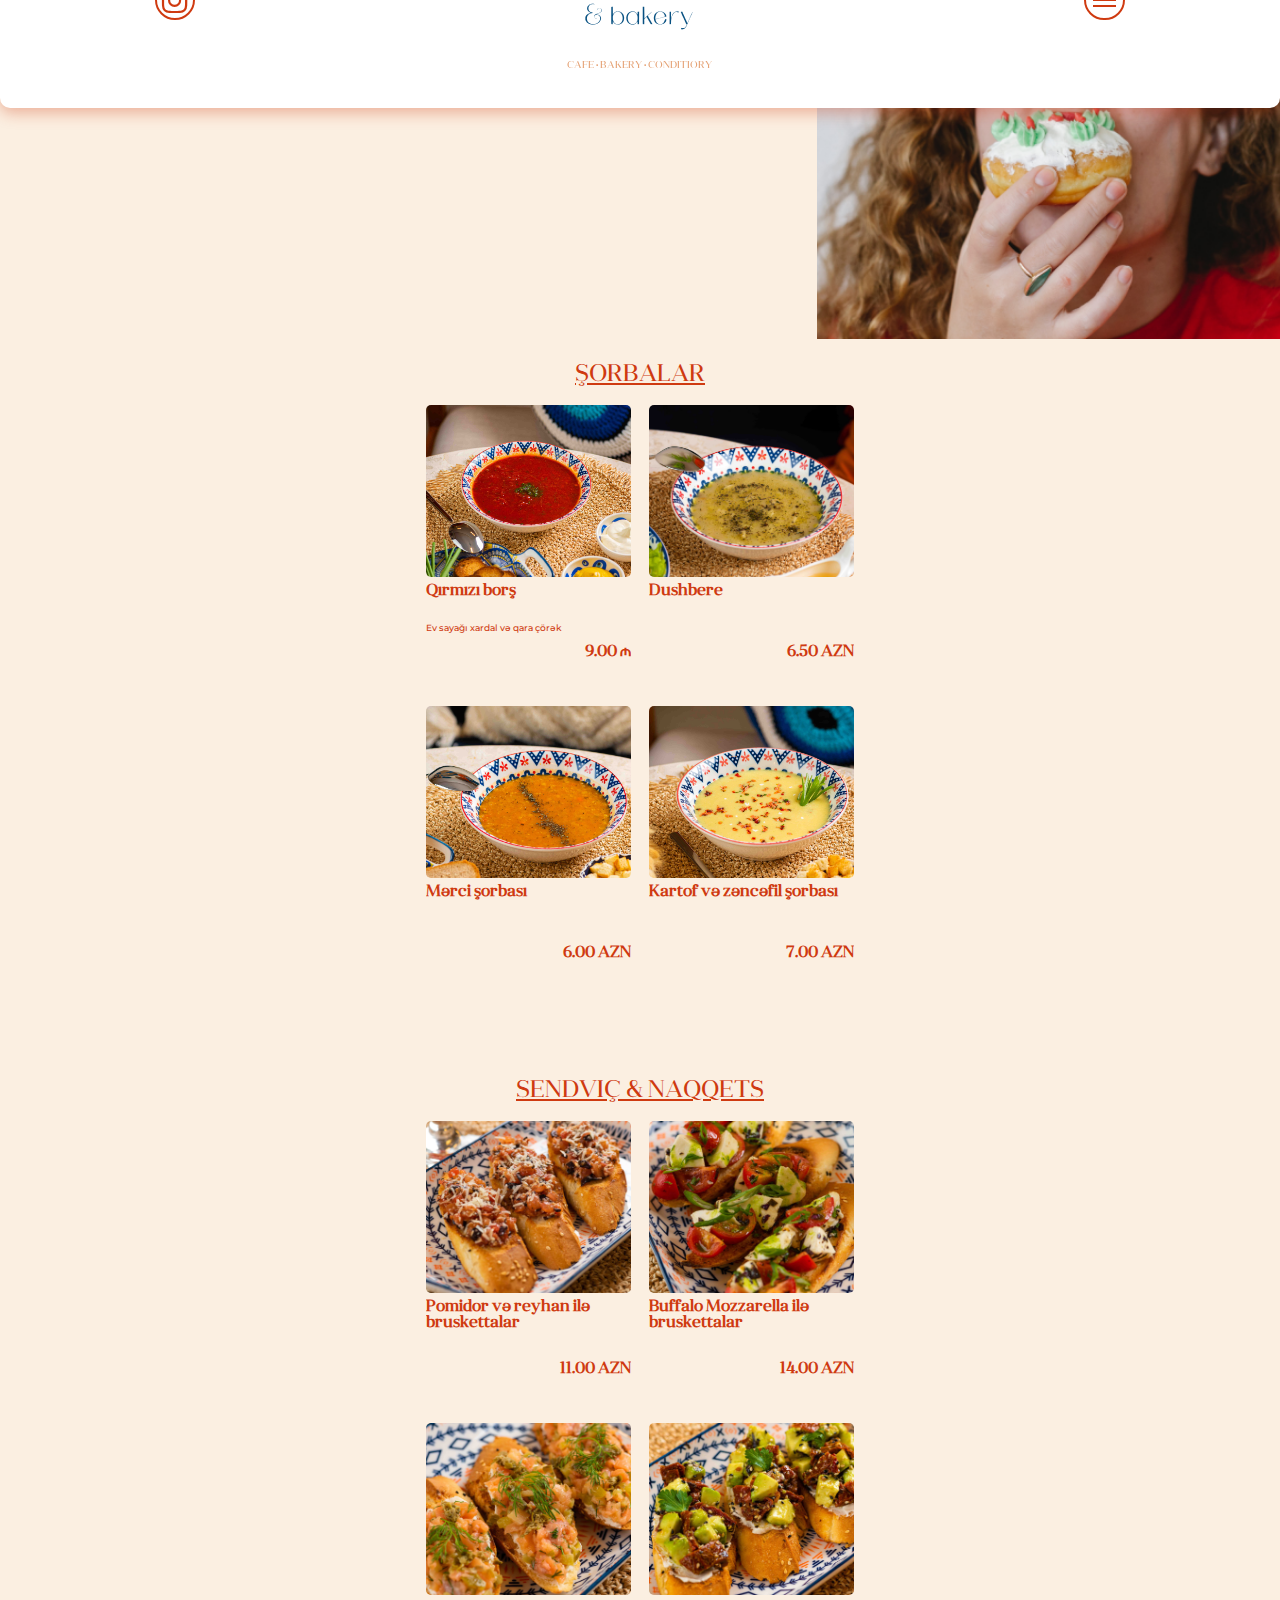
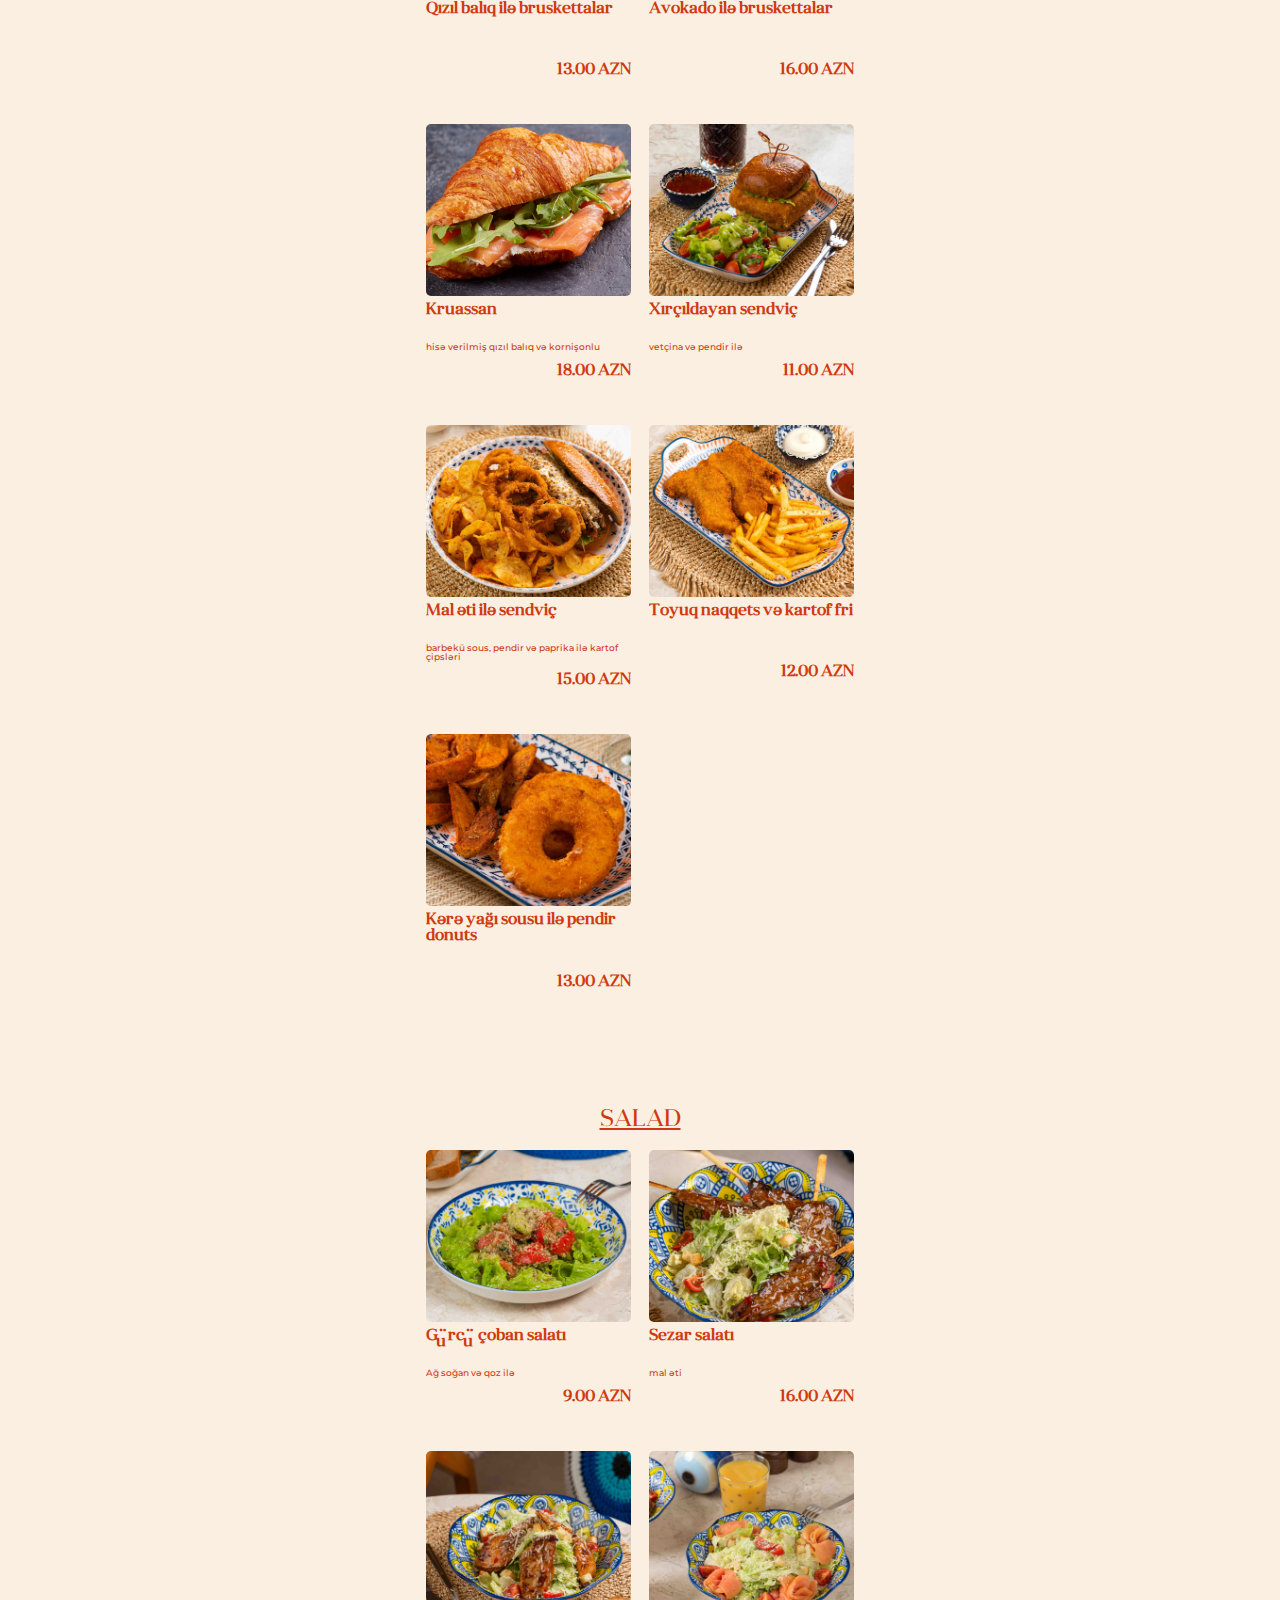
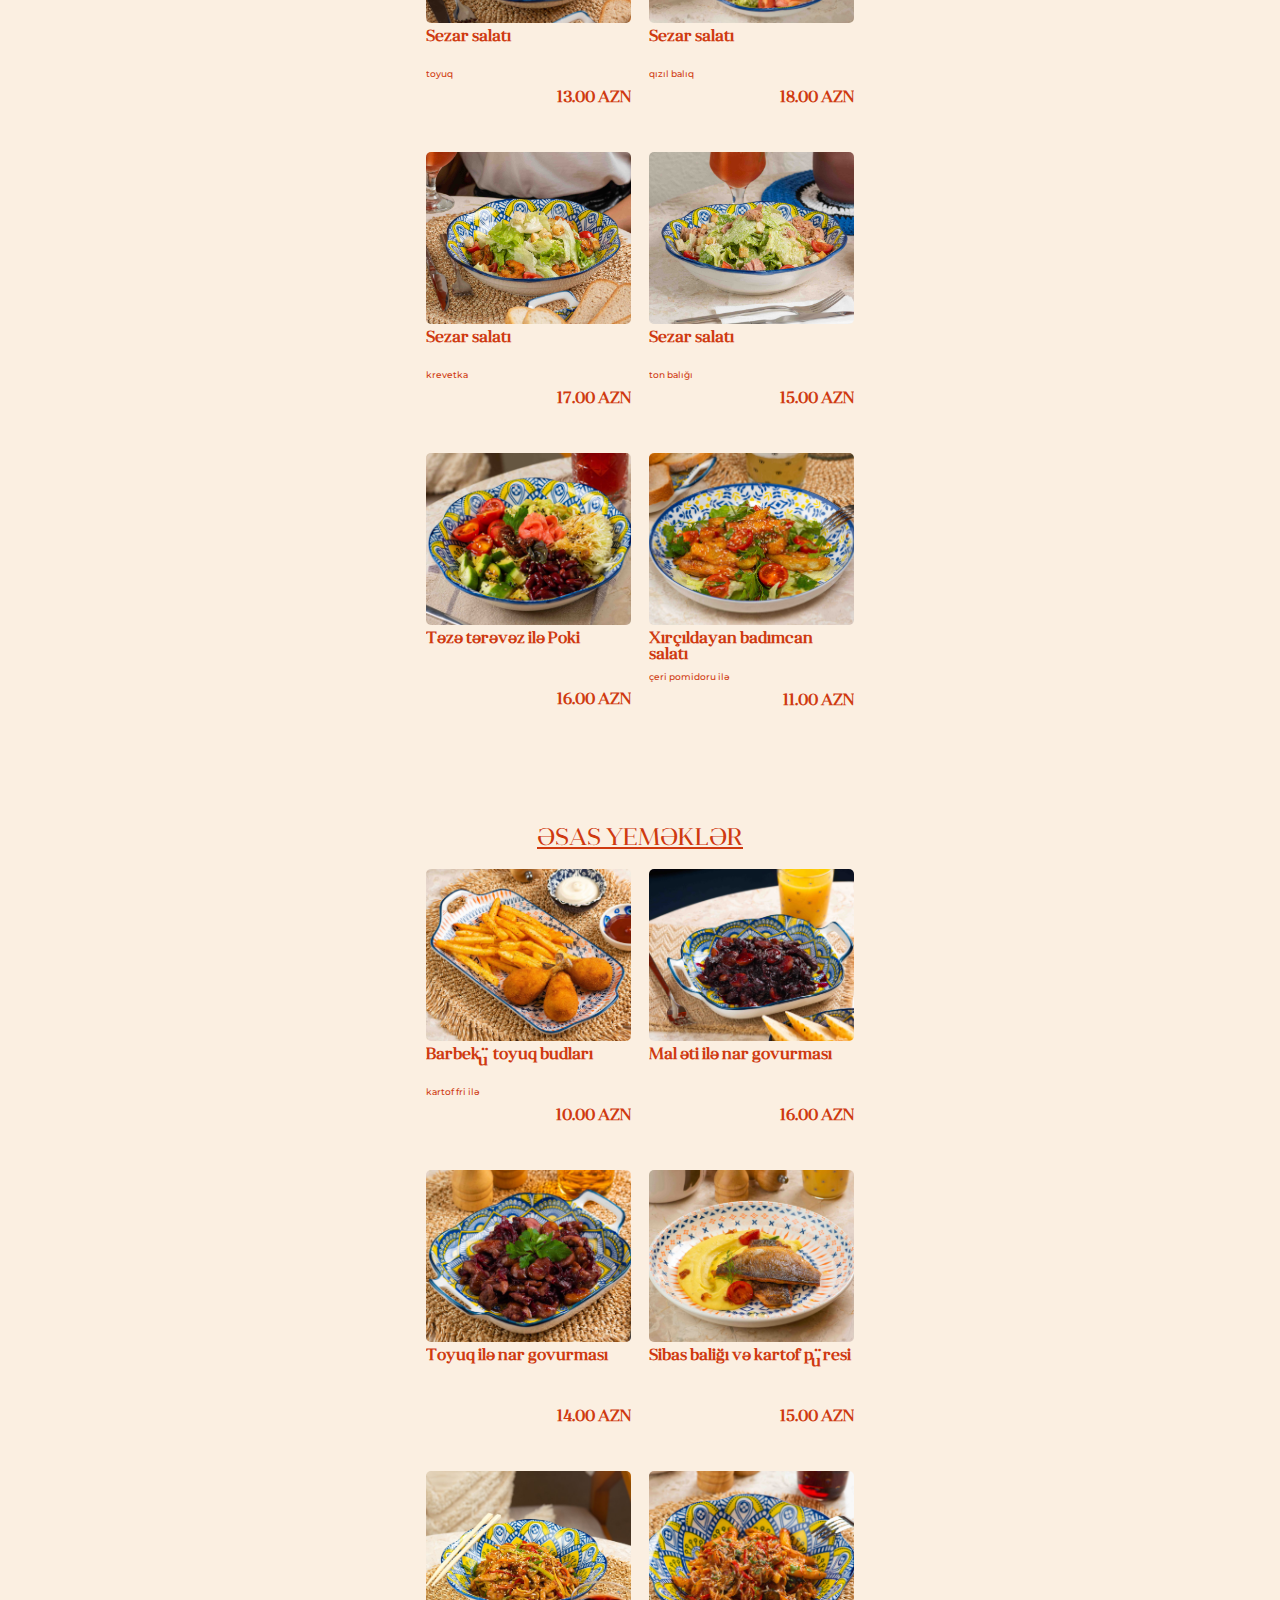
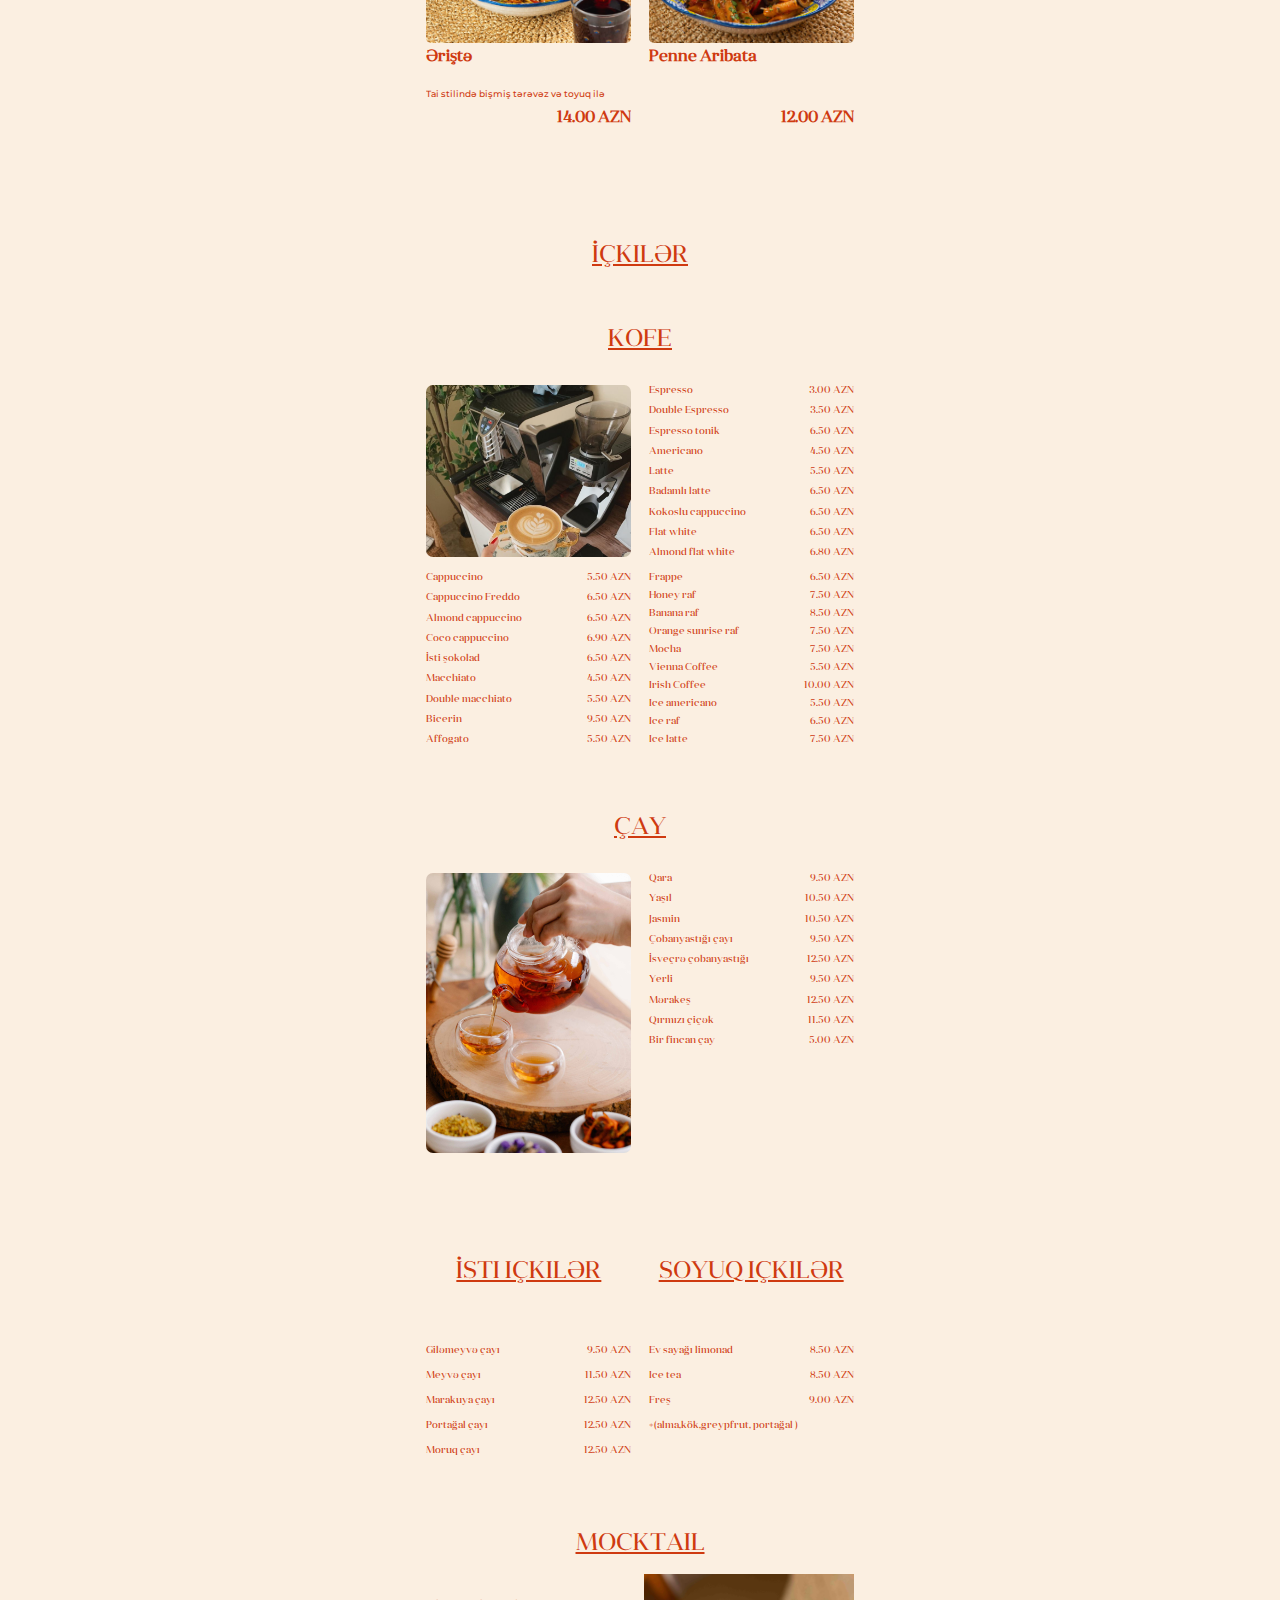
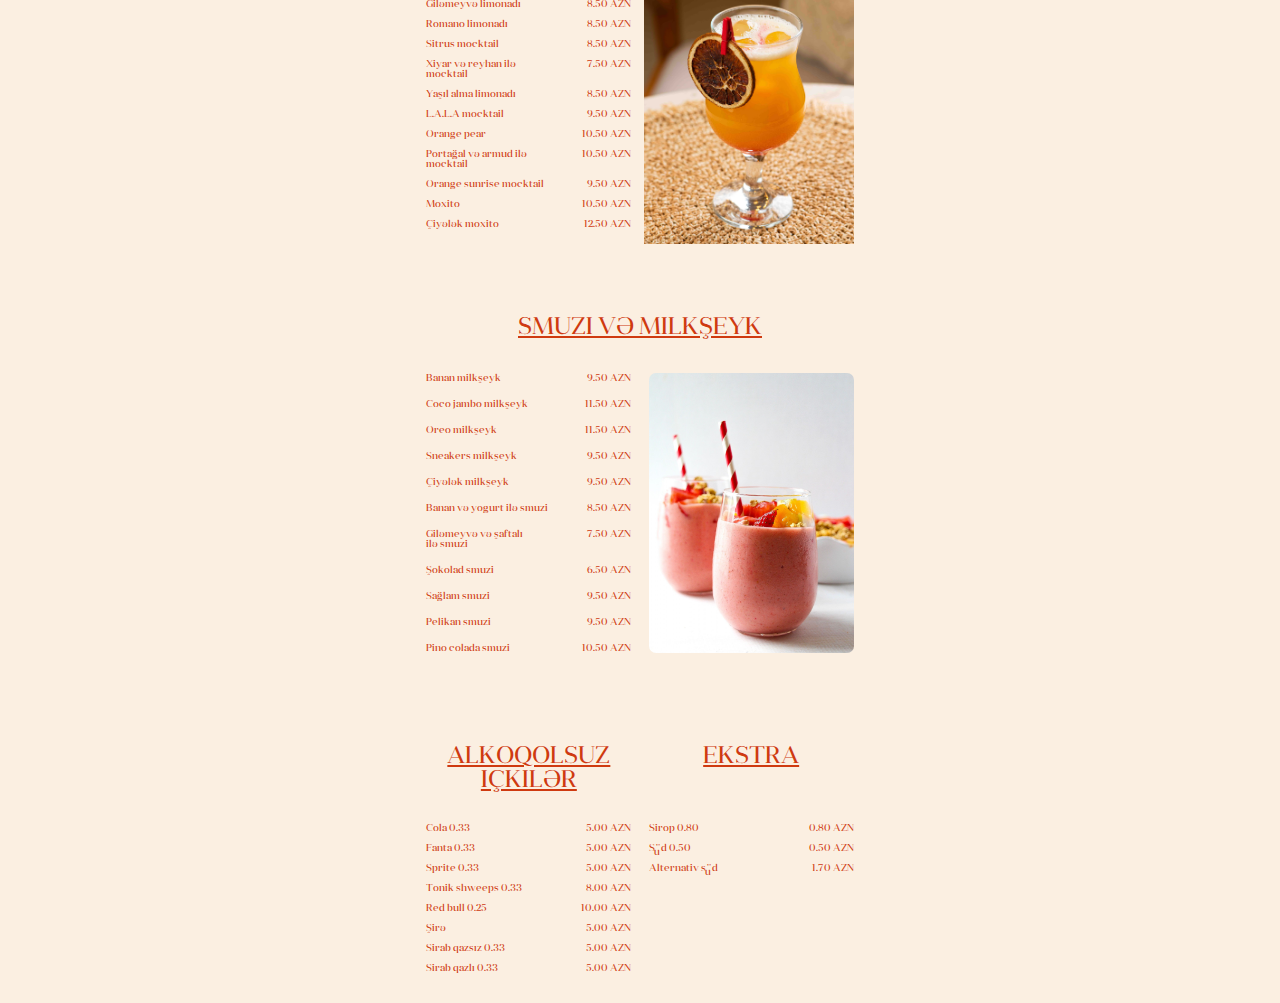
==== commit 2ba3b634: "added" ====
--- a/index.html
+++ b/index.html
@@ -60,7 +60,7 @@
                         <div class="main__page__name">
                             <div class="main__page__name_name">
                                 <a href="./index.html">
-                                    <img src="./style/logo2.png" alt="">
+                                    <img src="./style/juju.png" alt="">
                                 </a>
                             </div>
                             <div class="main__page__name_subname">
--- a/style/style.css
+++ b/style/style.css
@@ -48,6 +48,7 @@
   -moz-text-size-adjust: 100%;
   -webkit-text-size-adjust: 100%;
   font-family: "Angelica Pro Display";
+  background-color: #FBEFE1;
 }
 html {
   scroll-behavior: smooth;
@@ -55,7 +56,7 @@
 
 body.lock {
   overflow: hidden;
-  background-color: #e3e3e3;
+  background-color: #FBEFE1;
 }
 
 input,
@@ -109,7 +110,7 @@
   margin: 0 auto;
   margin-top: 100px;
   overflow: hidden;
-  background-color: #fff;
+  background-color: #FBEFE1;
 }
 
 .header__navigation {
@@ -119,11 +120,12 @@
 .menu__page__wrapper {
   width: 100%;
   min-height: 100vh;
+  background-color: #FBEFE1;
 }
 .menu__page__content {
   margin: 50px;
 
-  box-shadow: 0px 4px 4px rgba(255, 102, 54, 0.15);
+  box-shadow: 0px 0px 10px #085182;
   border-radius: 14px;
   padding: 30px;
   display: flex;
@@ -144,8 +146,9 @@
 
 }
 .menu__page__border{
-  border-top: 0.5px solid rgb(207, 58, 16, 0.2);
-  border-bottom: 0.5px solid rgb(207, 58, 16, 0.2);
+  border-top: 0.5px solid rgb(0, 0, 0, 0.1);
+  border-bottom: 0.5px solid rgb(0, 0, 0, 0.1);
+
 }
 .menu__page__block__img {
   width: 37px;
@@ -157,7 +160,7 @@
 .menu__page__block__text {
   margin-left: 20px;
   height: 20px;
-color: #CF3A10;
+color: #085182;
 font-size: 17px;
 font-weight: 400;
 line-height: 20px;
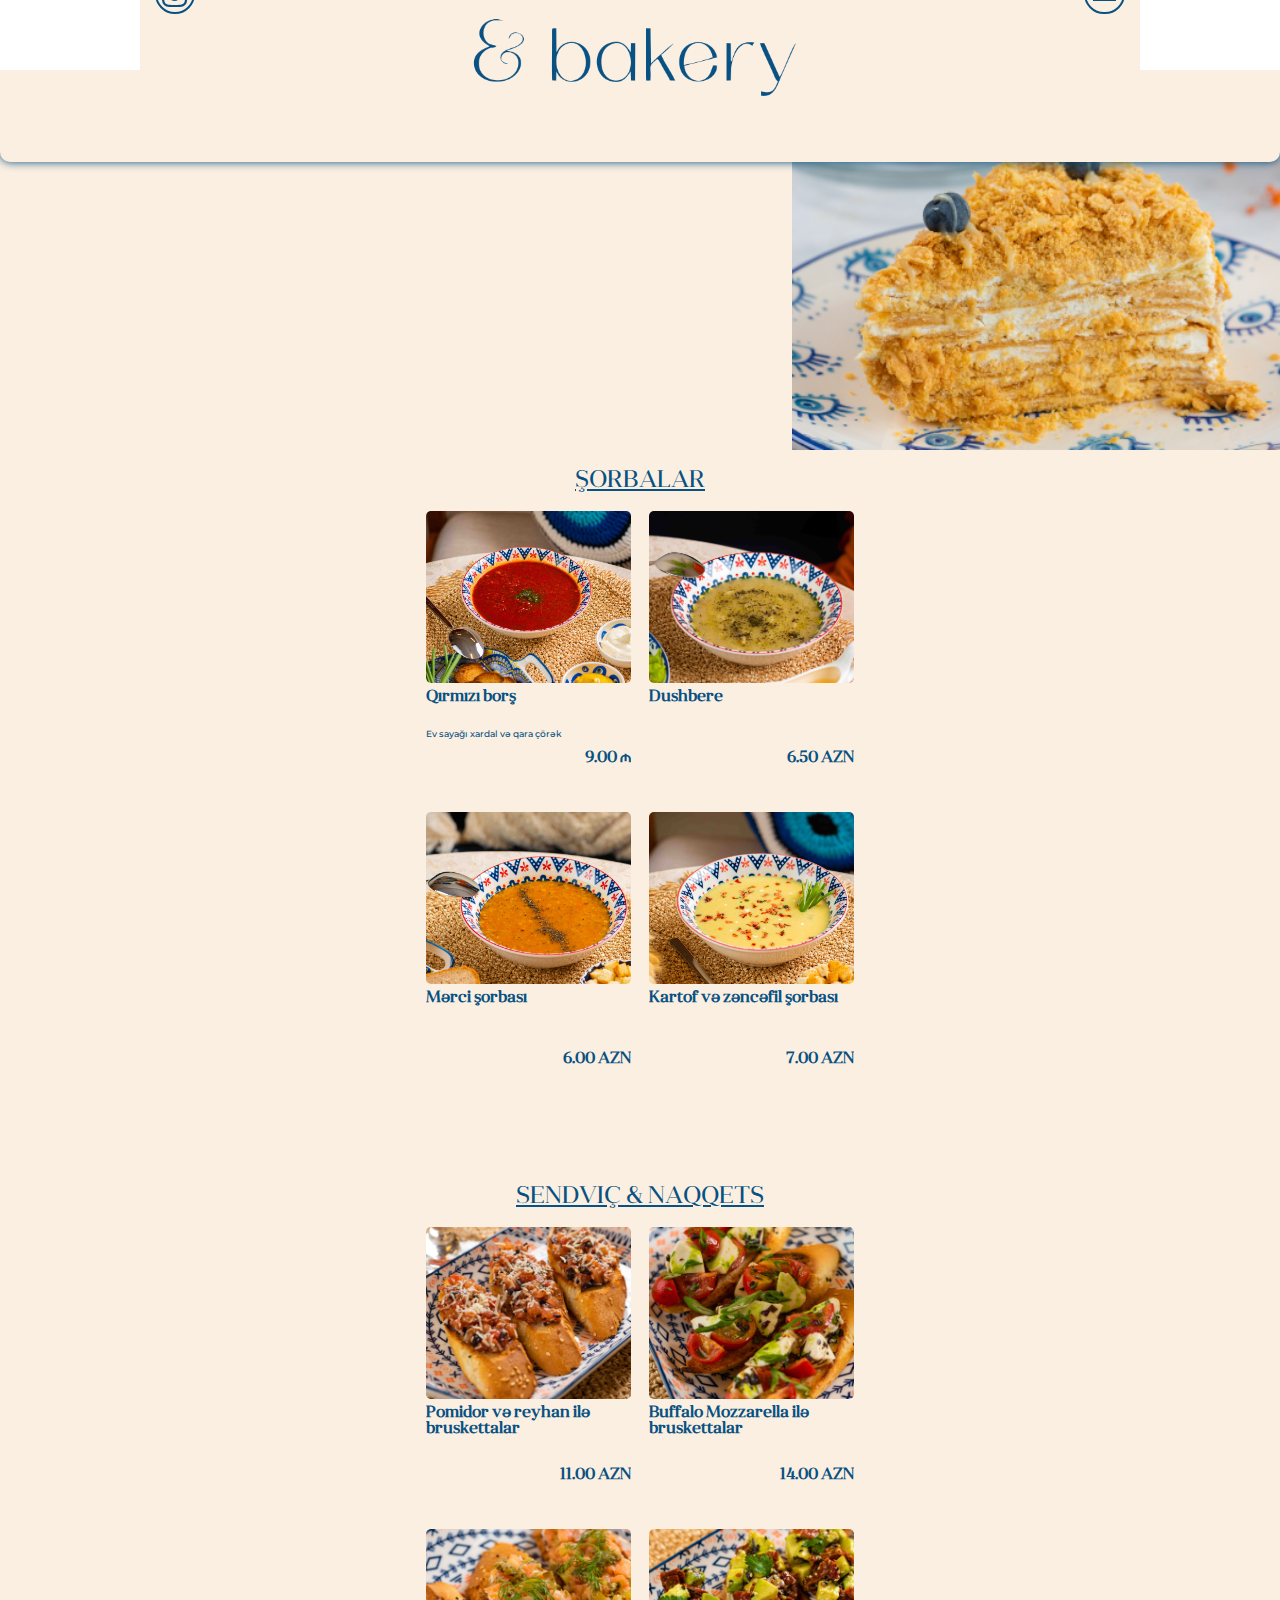
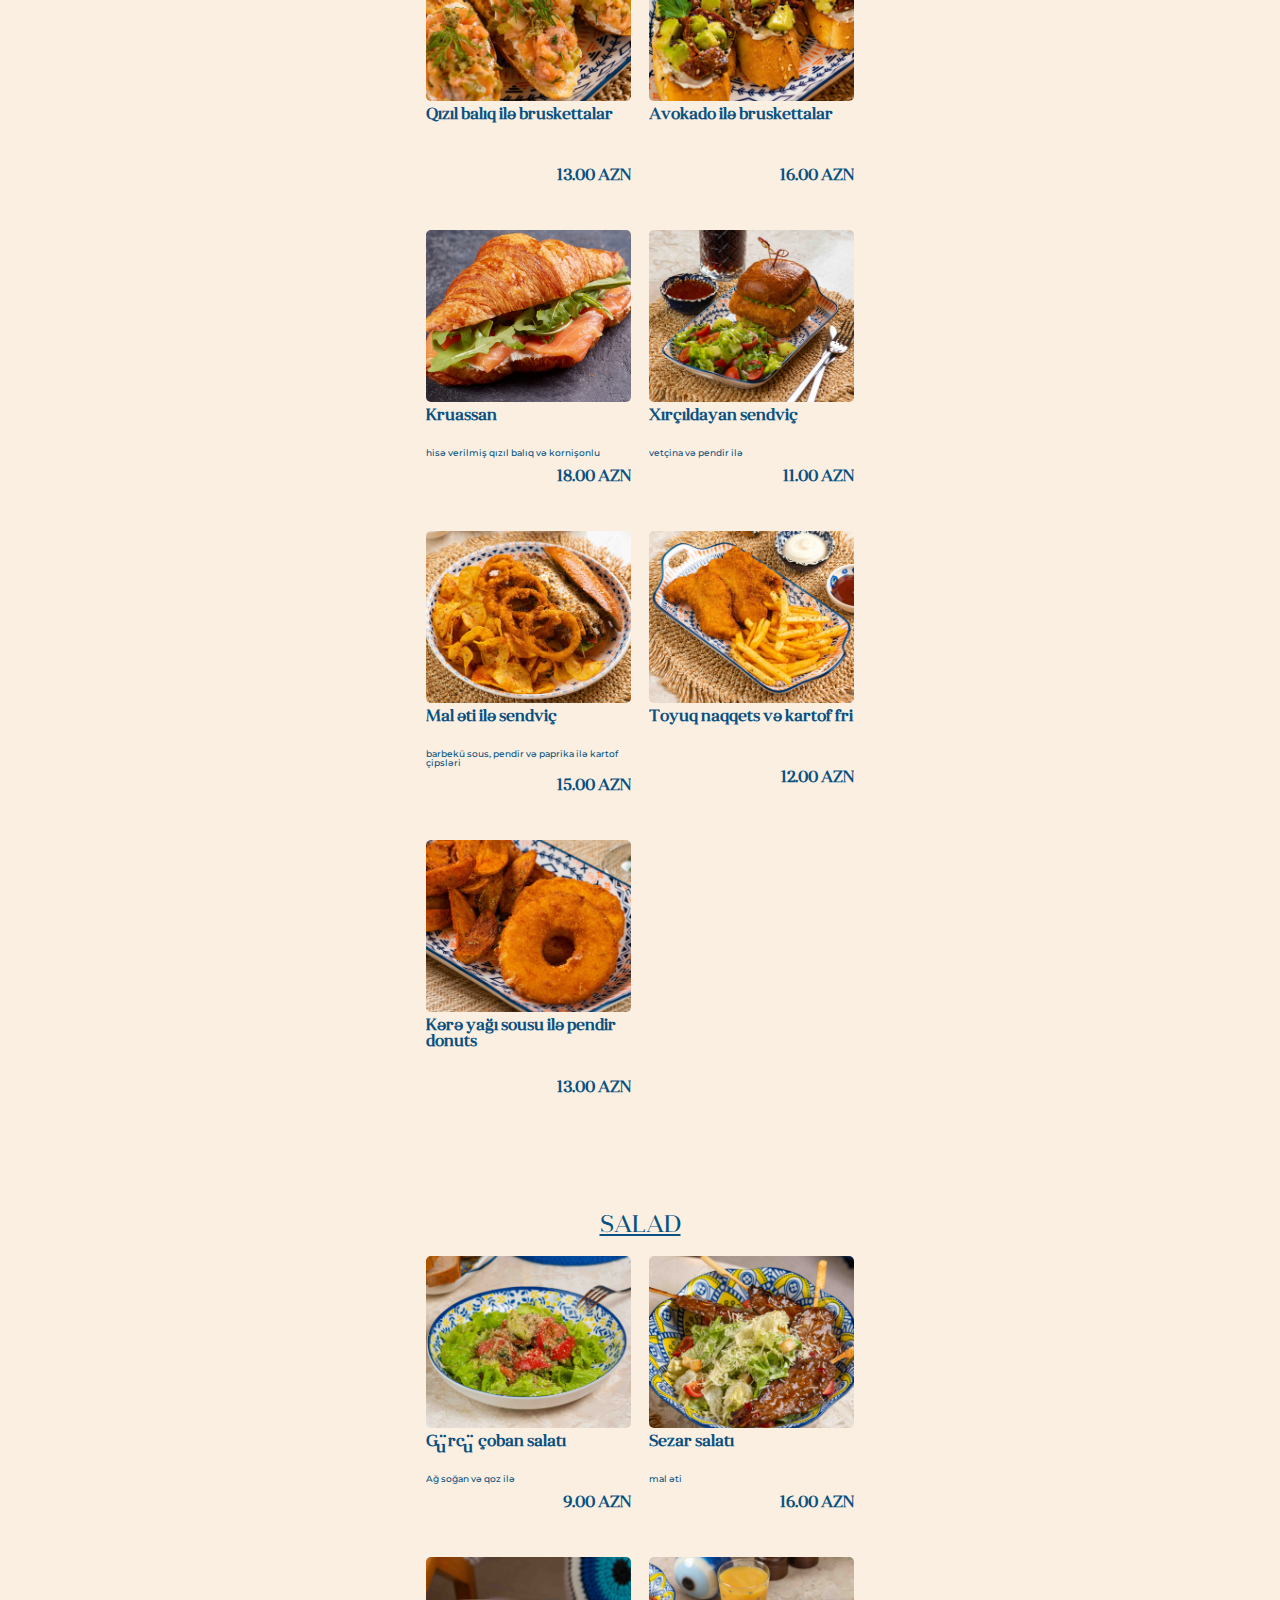
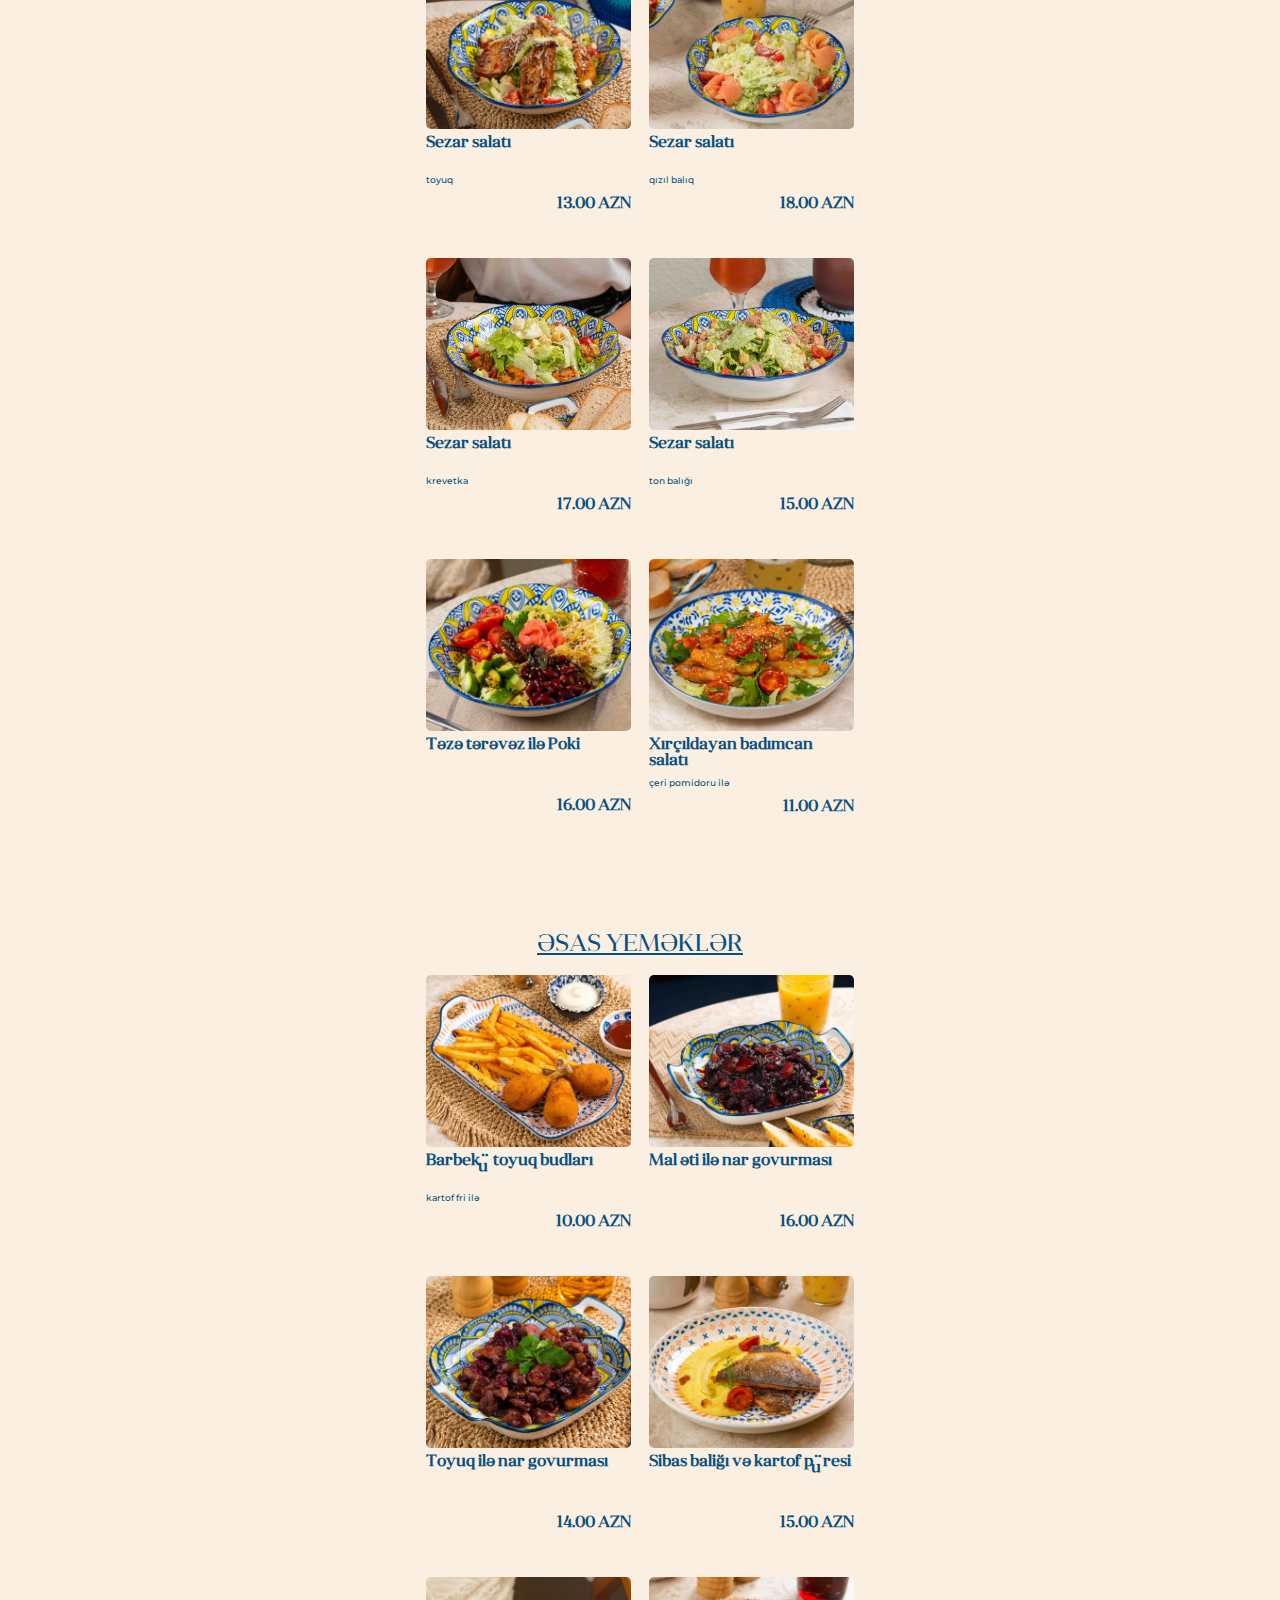
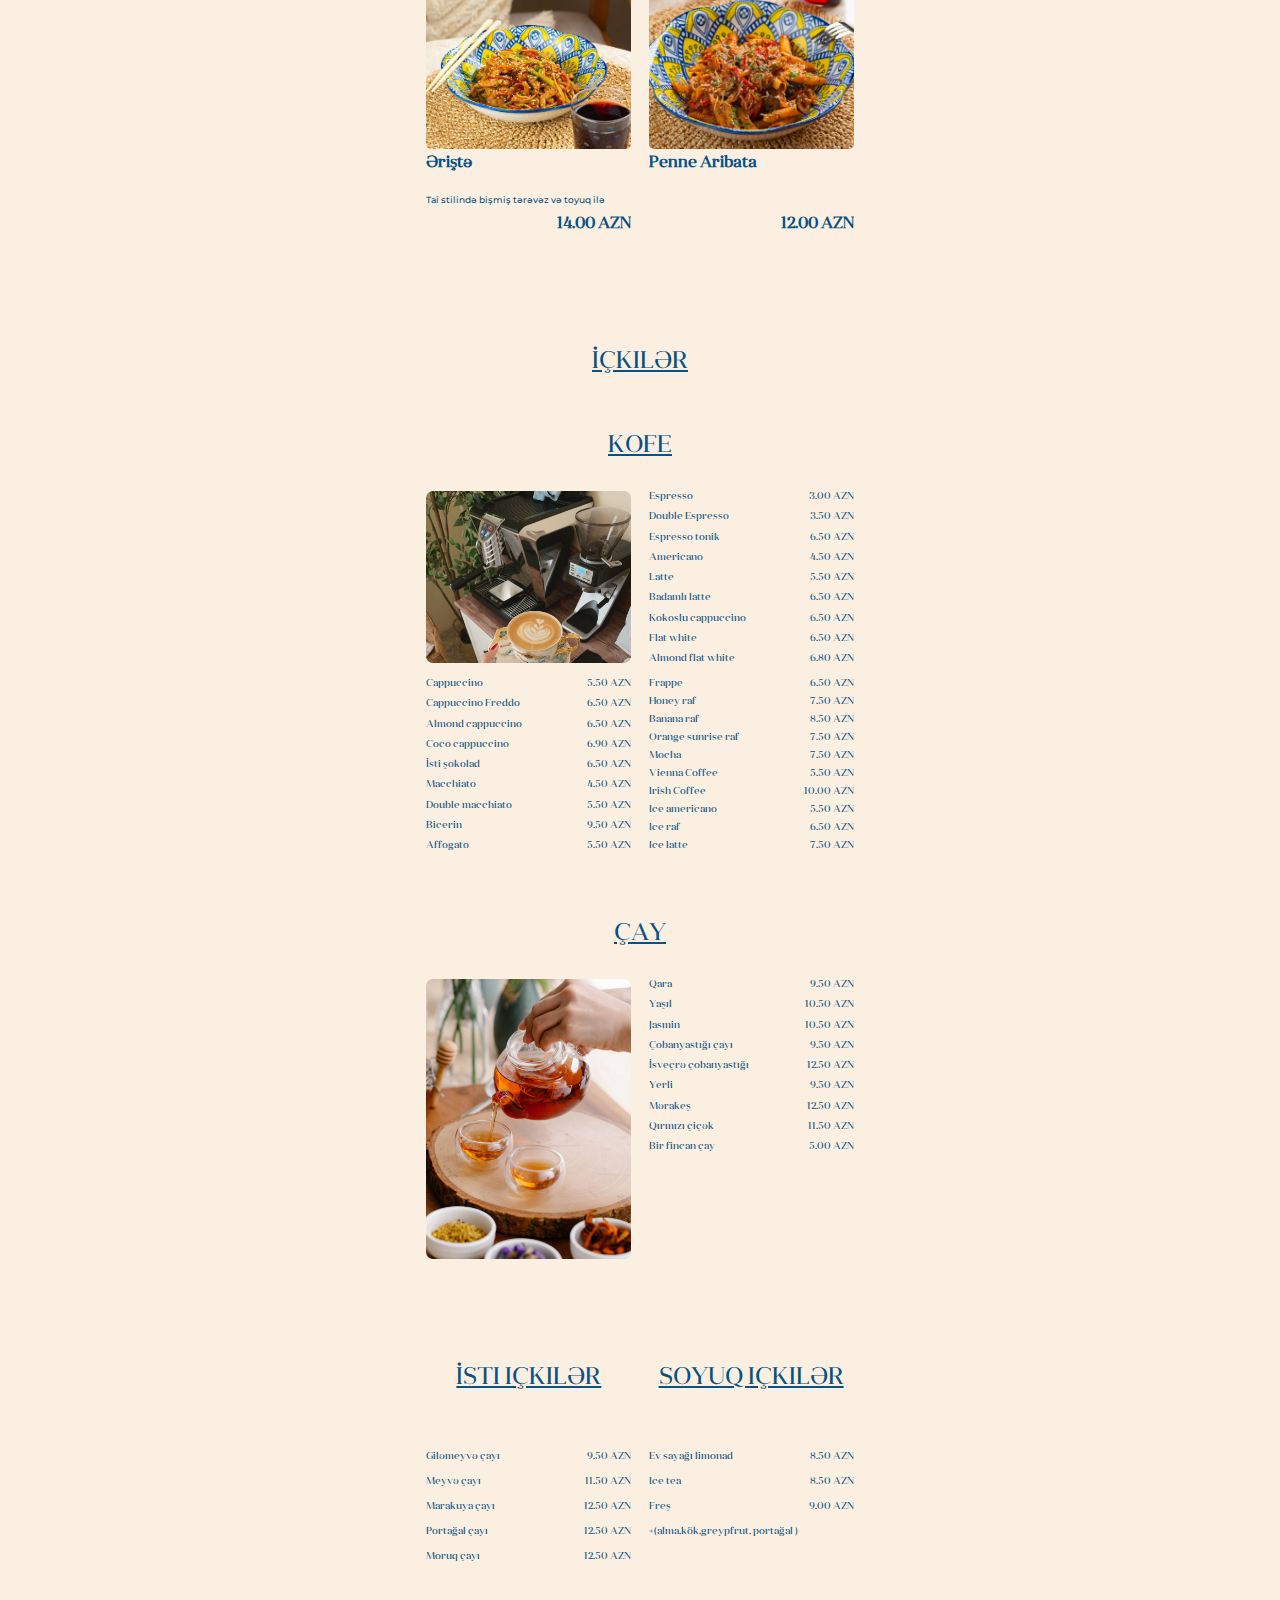
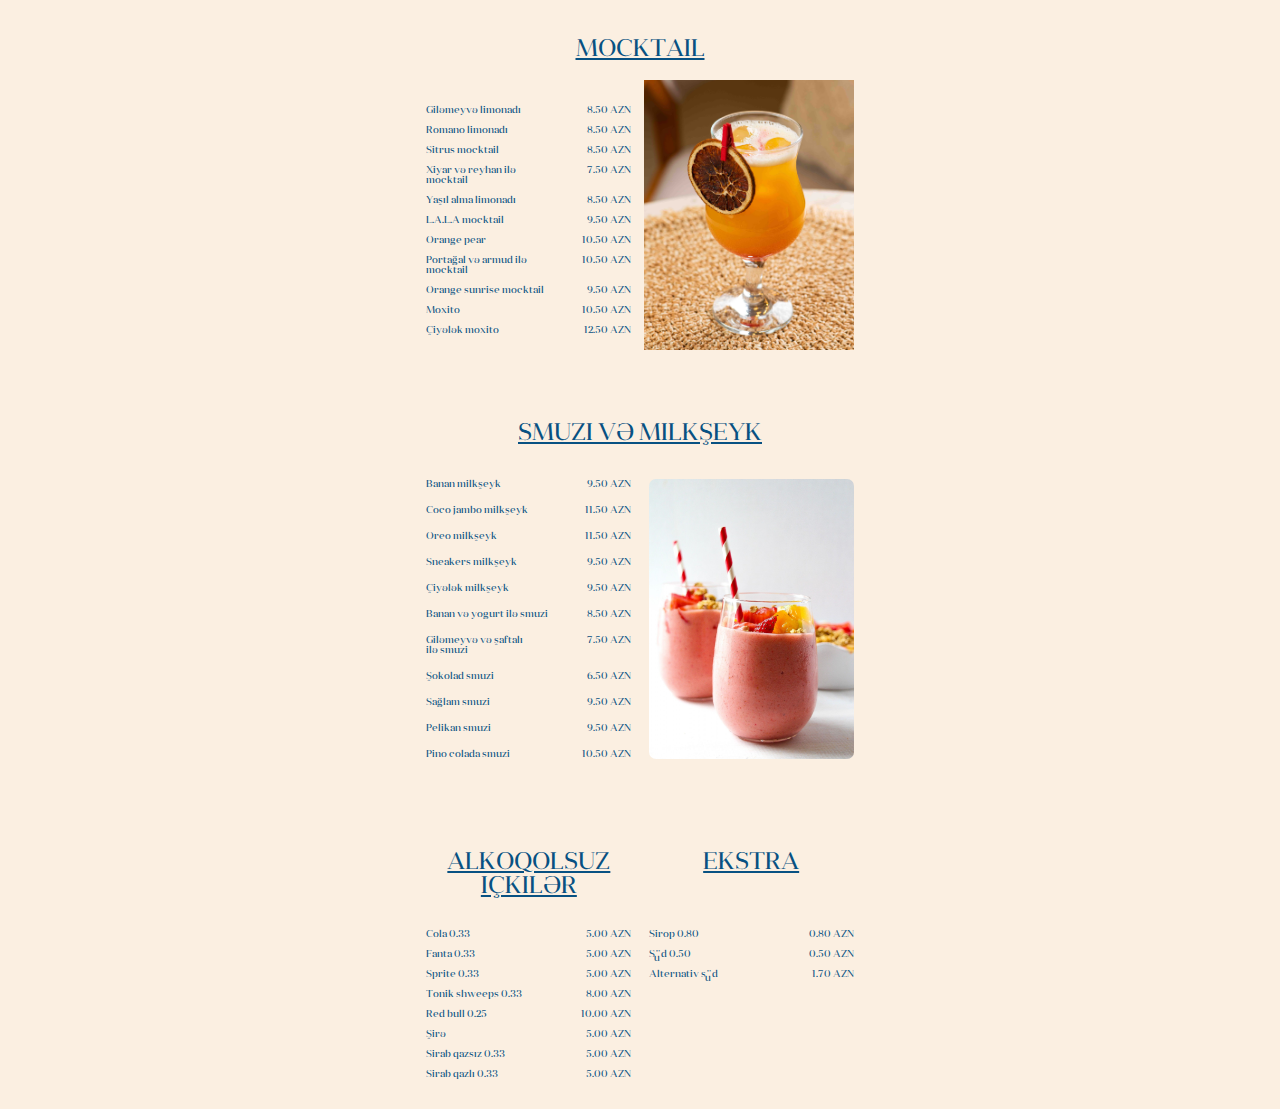
==== commit e9dc4951: "фввув" ====
--- a/index.html
+++ b/index.html
@@ -5,7 +5,7 @@
     <meta charset="UTF-8">
     <meta http-equiv="X-UA-Compatible" content="IE=edge">
     <meta name="viewport" content="width=device-width, initial-scale=1.0">
-    <title>ministry of bakery</title>
+    <title>Juju</title>
 
     <script src="https://ajax.googleapis.com/ajax/libs/jquery/3.6.0/jquery.min.js"></script>
     <script src="https://ajax.googleapis.com/ajax/libs/jquery/3.6.0/jquery.min.js"></script>
--- a/style/style.css
+++ b/style/style.css
@@ -108,7 +108,7 @@
 .main__content {
   max-width: 450px;
   margin: 0 auto;
-  margin-top: 100px;
+  margin-top: 206px;
   overflow: hidden;
   background-color: #FBEFE1;
 }
@@ -173,11 +173,12 @@
   width: 100%;
   max-width: 1000px;
   margin: 0 auto;
-  height: 100%;
+  height: 100px;
   padding: 0 15px;
   display: flex;
   flex-direction: column;
   justify-content: flex-end;
+  background-color: #FBEFE1;
 }
 
 .navbar {
@@ -210,10 +211,10 @@
   width: 40px;
   height: 40px;
   font-size: 30px;
-  color: rgb(207, 58, 16);
-  display: flex;
-  align-items: center;
-  border: 2px solid rgb(207, 58, 16);
+  color: #085182;
+  display: flex;
+  align-items: center;
+  border: 2px solid #085182;
   justify-content: center;
   border-radius: 50%;
 }
@@ -230,7 +231,7 @@
 .hamb__field {
   padding: 7px 7px;
   cursor: pointer;
-  border: 2px solid #cf3a10;
+  border: 2px solid #085182;
   border-radius: 60px;
 }
 
@@ -239,22 +240,22 @@
   width: 23px;
   height: 2px;
   margin: 4px auto;
-  background-color: #cf3a10;
+  background-color: #085182;
   transition: 0.2s;
 }
 
 .popup {
   position: fixed;
   top: 99px;
-  top: -88%;
+  top: -82%;
   width: 100%;
   height: 100%;
-  background-color: #fff;
+  background-color: #FBEFE1;
   z-index: 100;
   display: flex;
   transition: 0.3s;
-
-  box-shadow: rgba(207, 58, 16, 0.35) 0px 5px 15px;
+  box-shadow: 0px 0px 10px #085182;
+
   border-radius: 0px 0px 10px 10px;
 }
 
@@ -272,6 +273,8 @@
   justify-content: start;
   padding: 50px 0;
   overflow: auto;
+  background-color: #FBEFE1;
+  border-radius: 14px;
 }
 
 .popup .menu > li {
@@ -315,6 +318,7 @@
   width: 40%;
   margin: 0 auto;
   justify-content: space-between;
+  margin-top: 52px;
 }
 
 .menu__language__element {
@@ -338,7 +342,7 @@
   line-height: 20px;
   letter-spacing: 0em;
   text-transform: uppercase;
-  color: #cf3a10;
+  color: #085182;
   text-decoration: underline;
 }
 .main__page__name {
@@ -357,6 +361,8 @@
   font-size: 10px;
   font-weight: 400;
   text-align: center;
+  display: none;
+  visibility: hidden;
 }
 
 .main__content__image {
@@ -368,7 +374,7 @@
   overflow: hidden;
 
   position: absolute;
-  top: -11px;
+  top: 100px;
 }
 
 .main__content__image img {
@@ -384,7 +390,7 @@
   padding-top: 40px;
   width: 100%;
   text-align: center;
-  color: #cf3a10;
+  color: #085182;
   text-transform: uppercase;
   font-size: 24px;
 
@@ -525,7 +531,7 @@
 
 .product__element__name {
   margin-top: 5px;
-  color: #cf3a10;
+  color: #085182;
   font-weight: 600;
   margin-bottom: 5px;
   font-size: 16px;
@@ -537,7 +543,7 @@
 
 .product__element__desc {
   margin-top: 5px;
-  color: #cf3a10;
+  color: #085182;
   font-weight: 500;
   margin-bottom: 5px;
   font-size: 9px;
@@ -551,7 +557,7 @@
   width: 100%;
   text-align: right;
   margin-top: 5px;
-  color: #cf3a10;
+  color: #085182;
   font-weight: 600;
   margin-bottom: 5px;
   font-size: 16px;
@@ -604,7 +610,7 @@
   height: 250px;
 }
 .product__element__coffee__desc {
-  color: #cf3a10;
+  color: #085182;
   font-size: 10px;
   display: flex;
   justify-content: space-between;
@@ -629,7 +635,7 @@
 .product__elelement__drinks__name {
   width: 100%;
   text-align: center;
-  color: #cf3a10;
+  color: #085182;
   text-transform: uppercase;
   font-size: 24px;
   text-decoration: underline;
@@ -638,7 +644,7 @@
   height: 72px;
 }
 .product__elelement__drinks__desc {
-  color: #cf3a10;
+  color: #085182;
   font-size: 10px;
   display: flex;
   justify-content: space-between;
@@ -650,7 +656,7 @@
 .product__elements__additional__name {
   width: 100%;
   text-align: center;
-  color: #cf3a10;
+  color: #085182;
   text-transform: uppercase;
   font-size: 24px;
   text-decoration: underline;
@@ -659,7 +665,7 @@
   height: 70px;
 }
 .product__elements__additional__desc {
-  color: #cf3a10;
+  color: #085182;
   font-size: 10px;
   display: flex;
   justify-content: space-between;
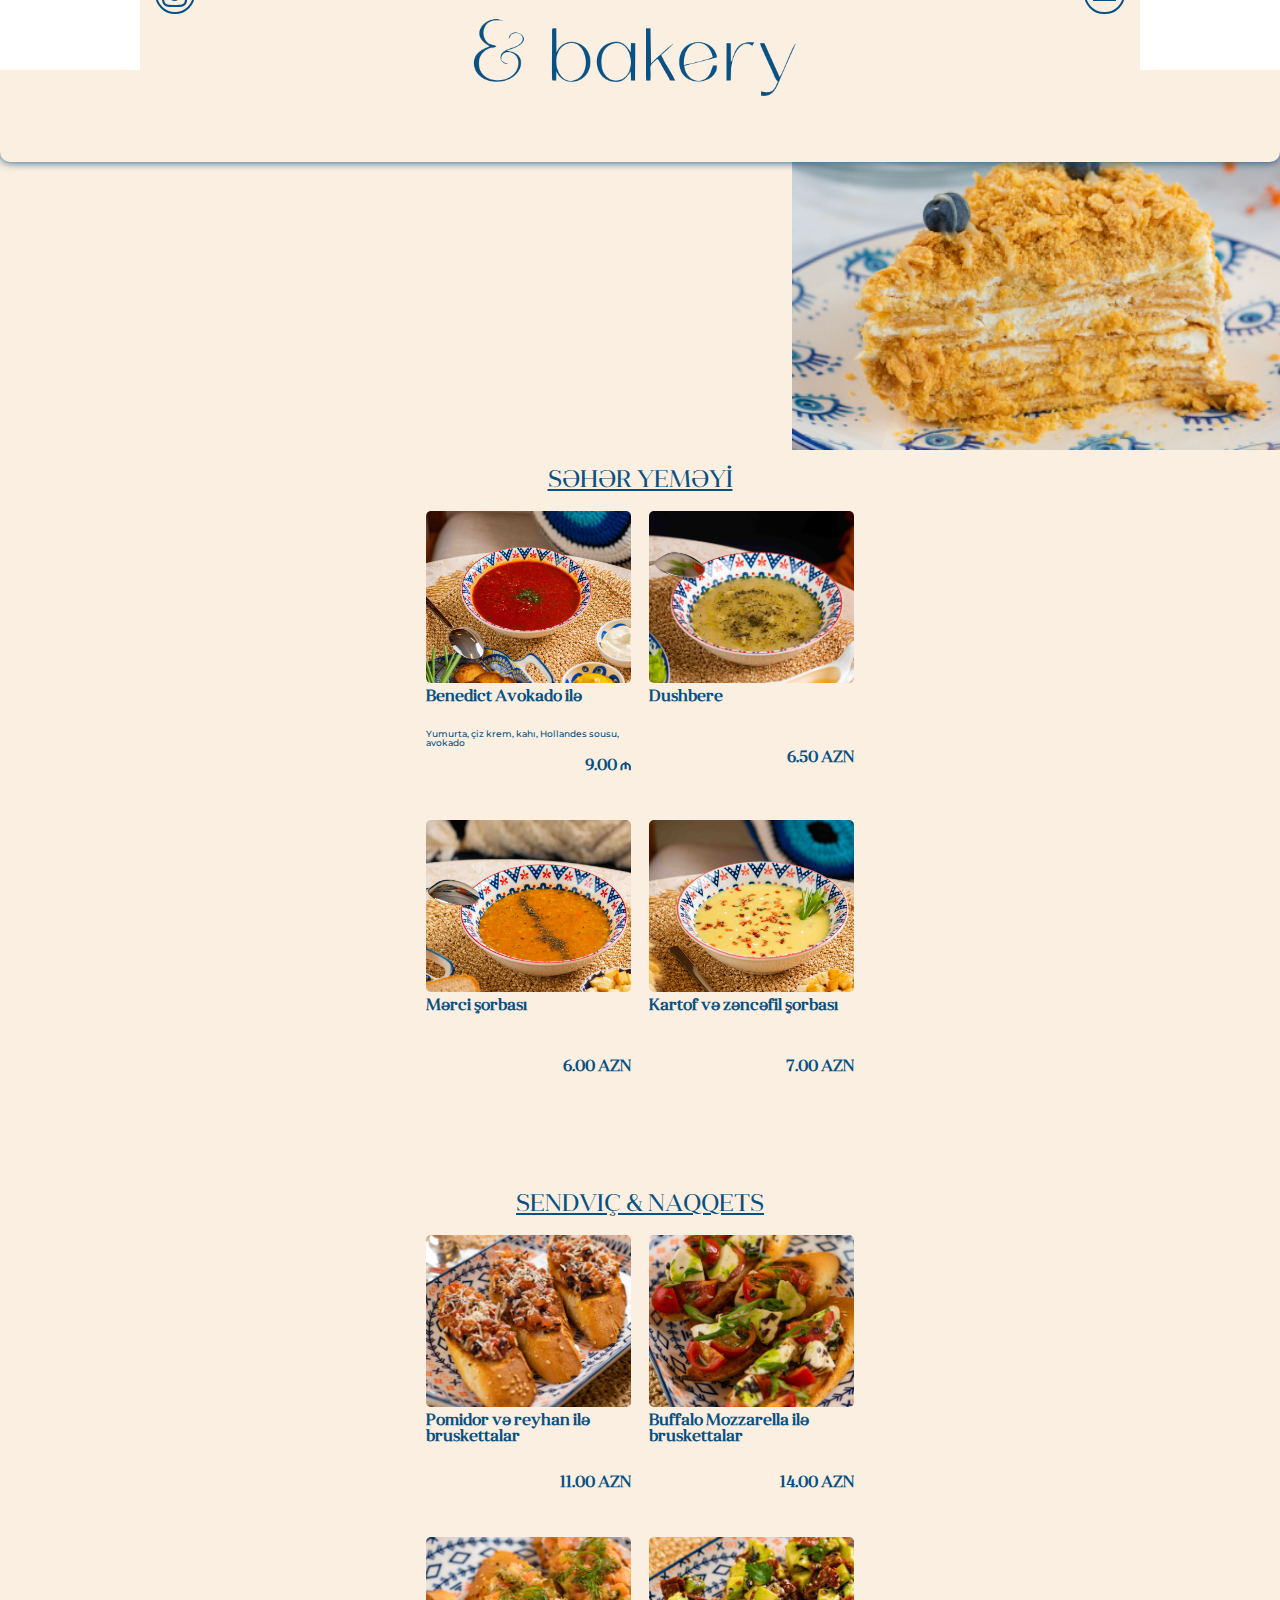
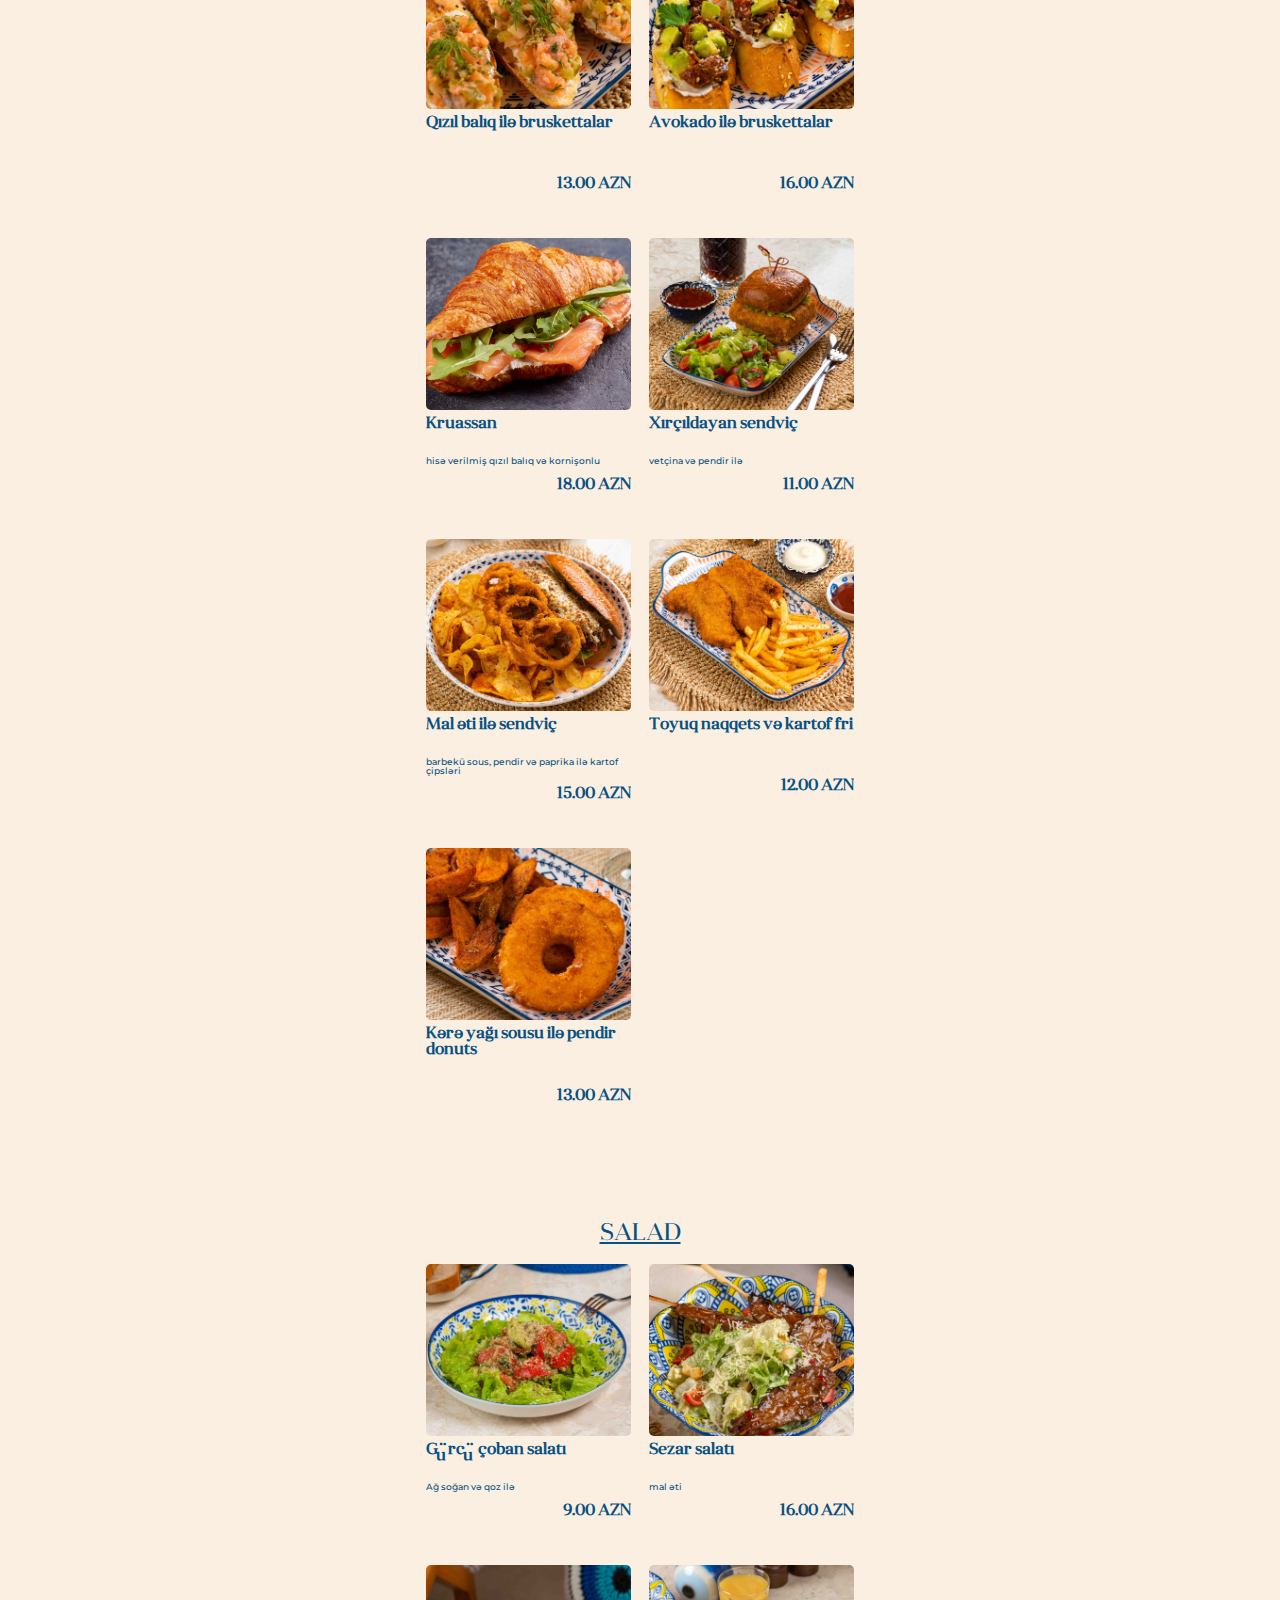
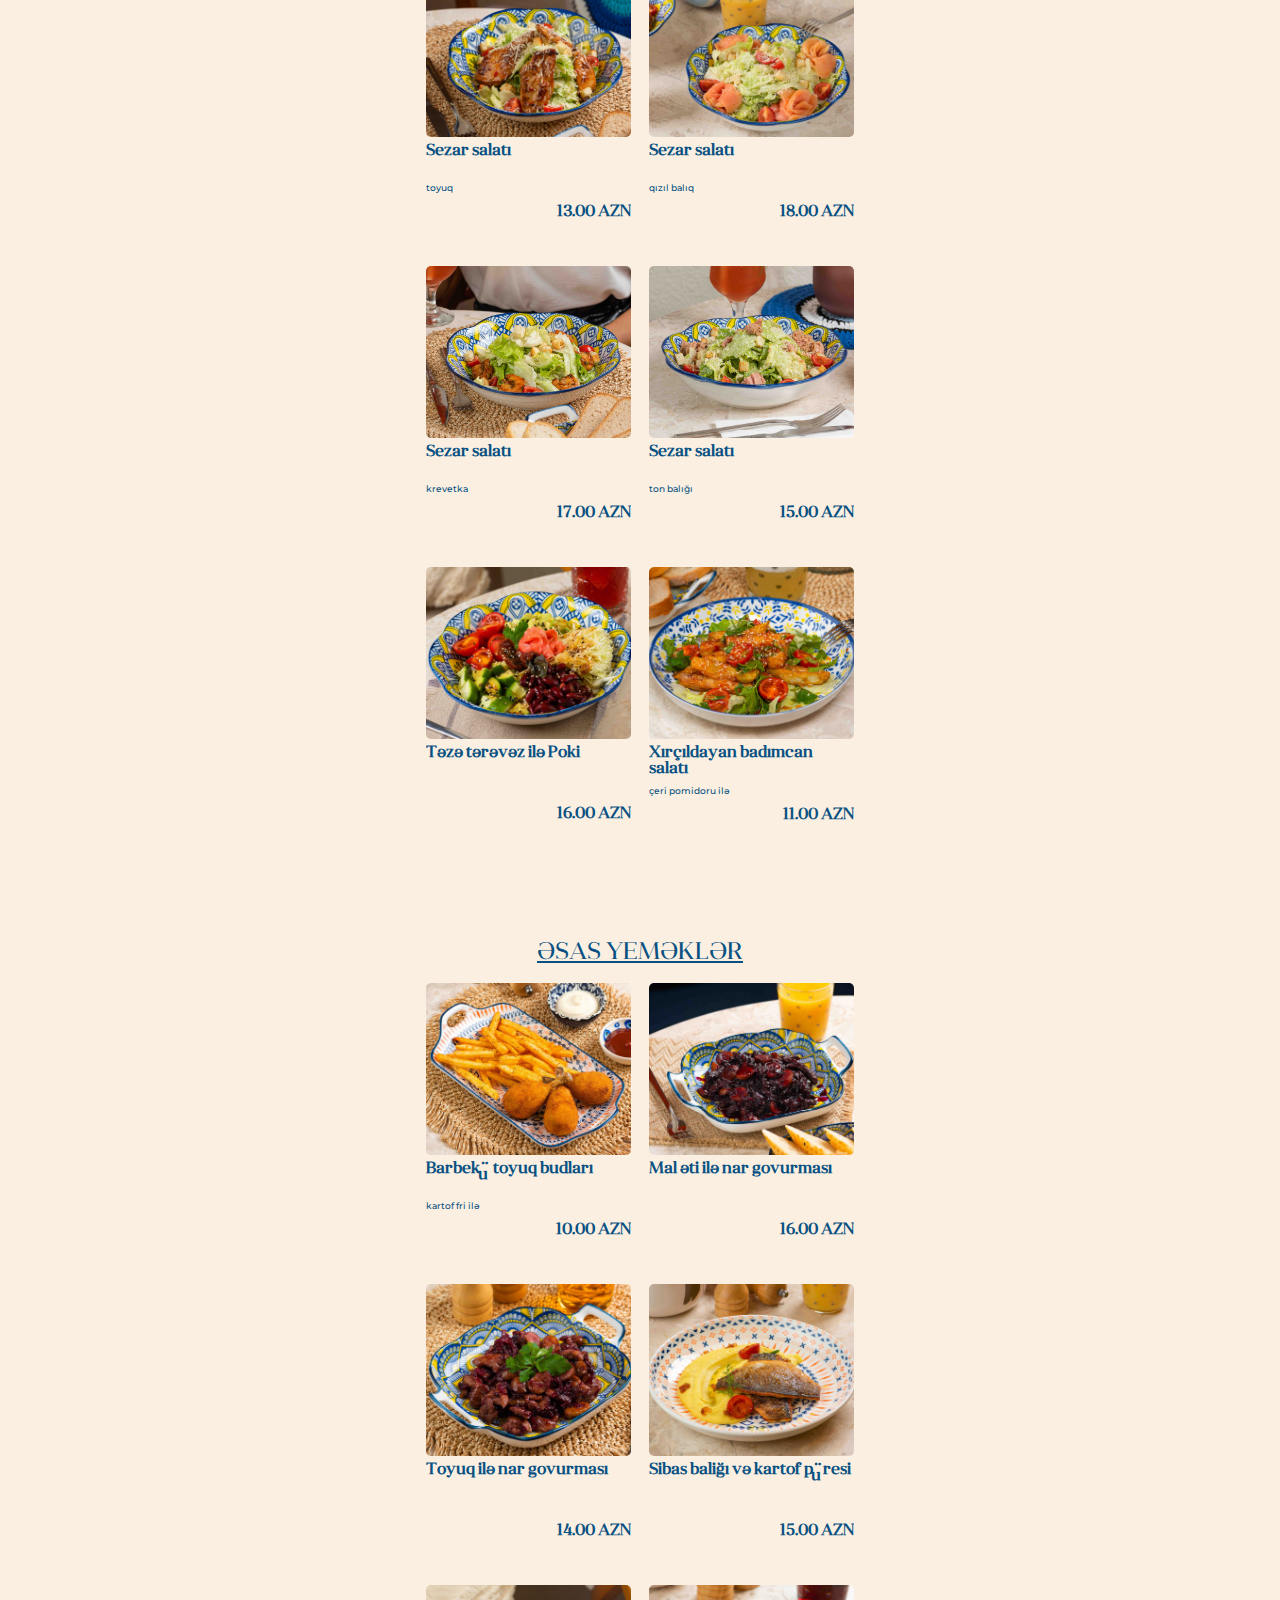
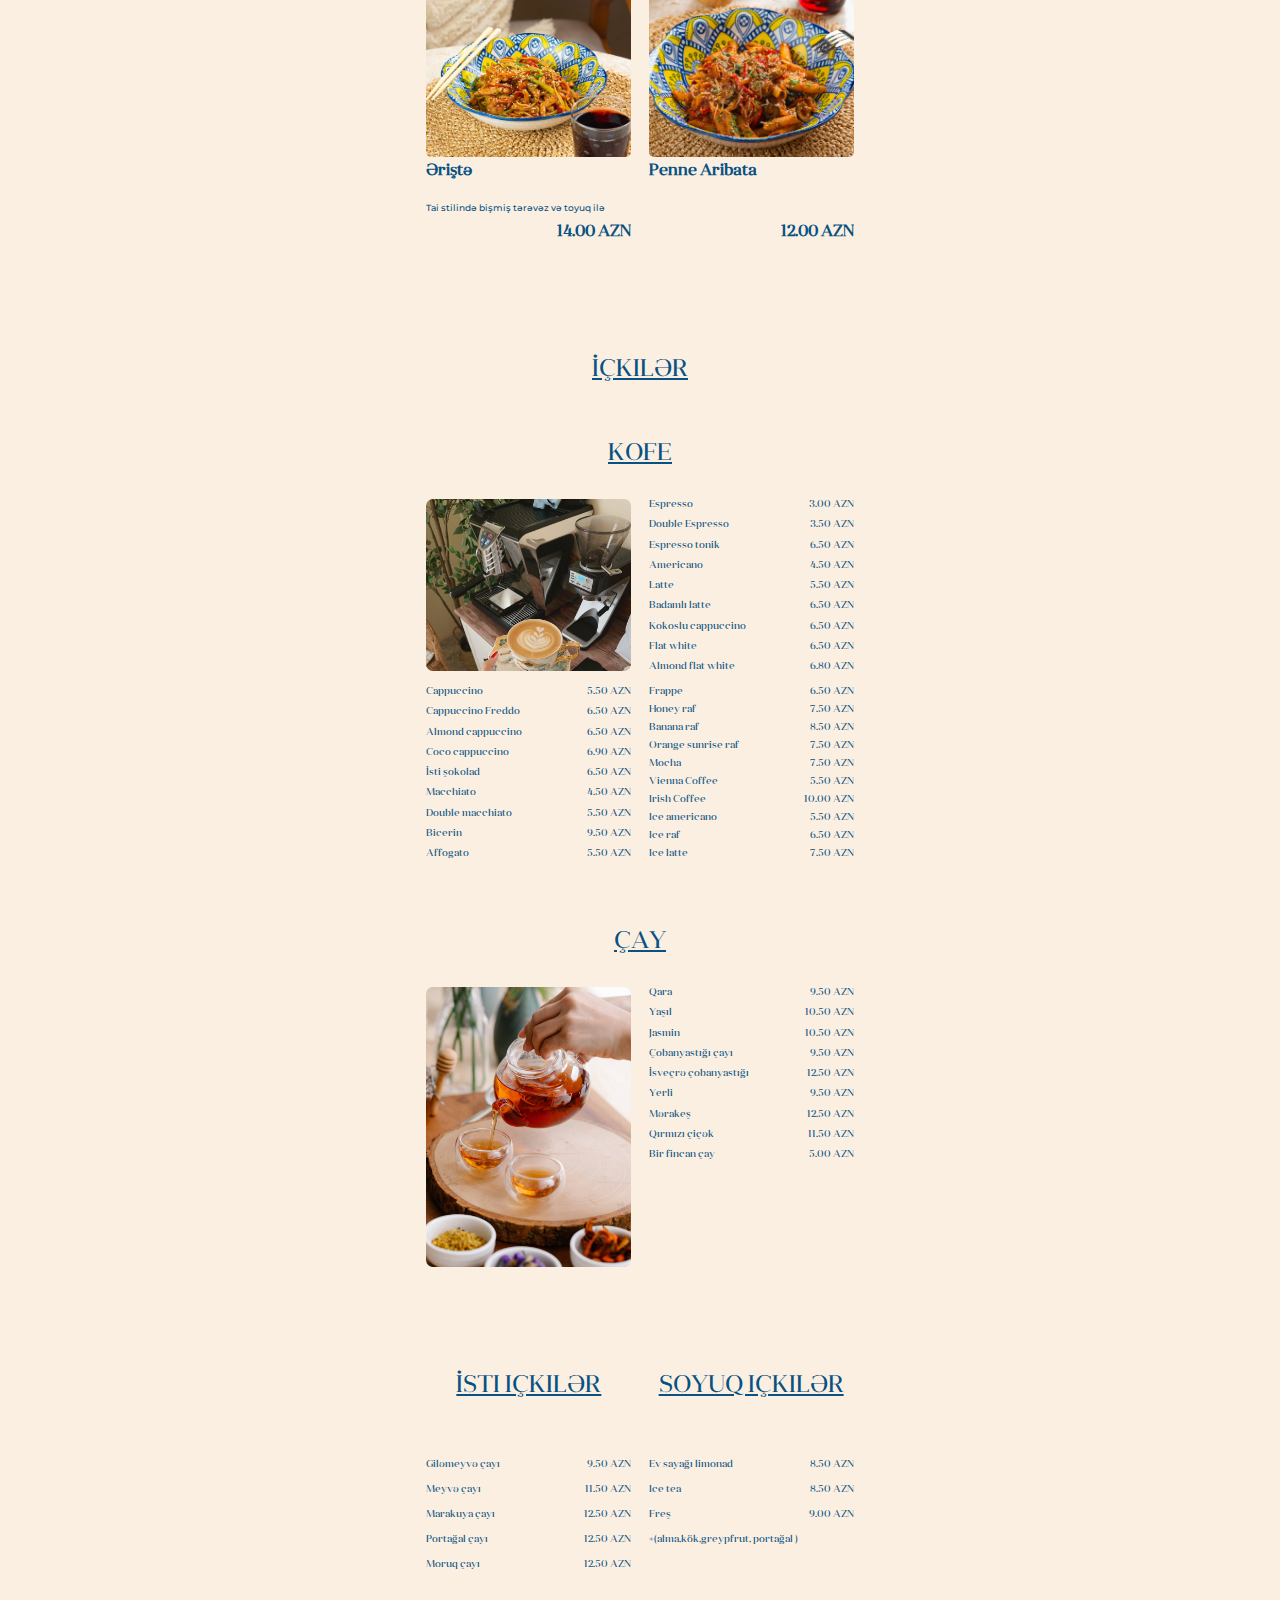
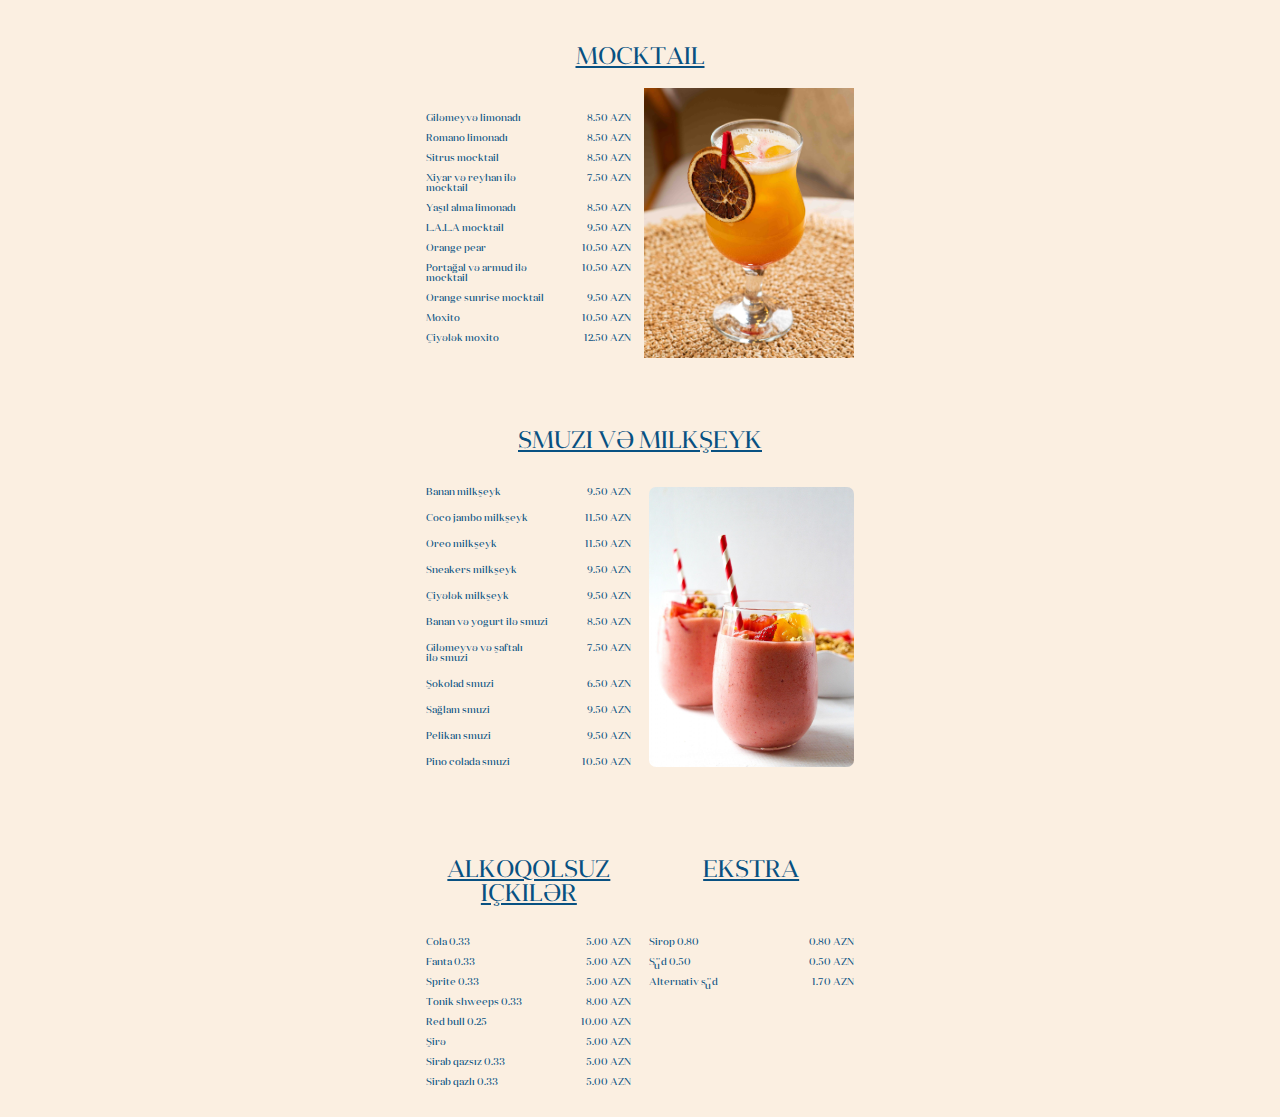
==== commit a6ba362c: "added" ====
--- a/index.html
+++ b/index.html
@@ -44,15 +44,20 @@
                                 </div>
                             </div>
                             <div class="menu__language__links">
-                                <a href="#element1">Şorbalar								
+                                <a href="#element1">Səhər yeməyİ														
                                 </a>
-                                <a href="#element2">Sendviç & naqqets								
+                                <a href="#element2">Suplar							
                                 </a>
-                                <a href="#element3">Salatlar								
+                                <a href="#element3">Salat														
                                 </a>
                                 <a href="#element4">Əsas yeməklər								
                                 </a>
-                                <a href="#element5">İçkilər</a>
+                                <a href="#element5">pastalar						
+                                </a>
+                                <a href="#element6">Qəlyanalti												
+                                </a>
+                                <a href="#element7">Burger / Sendviç						
+                                </a>
 
                             </div>
                         </div>
@@ -96,7 +101,7 @@
             <div class="main__content__product_container">
                 <!----Soup--->
                 <section id="" class="product__name">
-                    <p>Şorbalar</p>
+                    <p>Səhər yeməyİ					                    </p>
                     <div id="element1" class="element__yakor"></div>
                 </section>
                 <!----продукты категорий----->
@@ -107,11 +112,12 @@
                         </div>
 
                         <div class="product__element__name">
-                            <p>Qırmızı borş 				
-                            </p>
-                        </div>
-                        <div class="product__element__desc">
-                            <p>Ev sayağı xardal və qara çörək</p>
+                            <p>Benedict Avokado ilə									
+                            </p>
+                        </div>
+                        <div class="product__element__desc">
+                            <p>Yumurta, çiz krem, kahı, Hollandes sousu, avokado						
+                            </p>
                         </div>
                         <div class="product__element__price">
                             <p>9.00 ₼</p>
